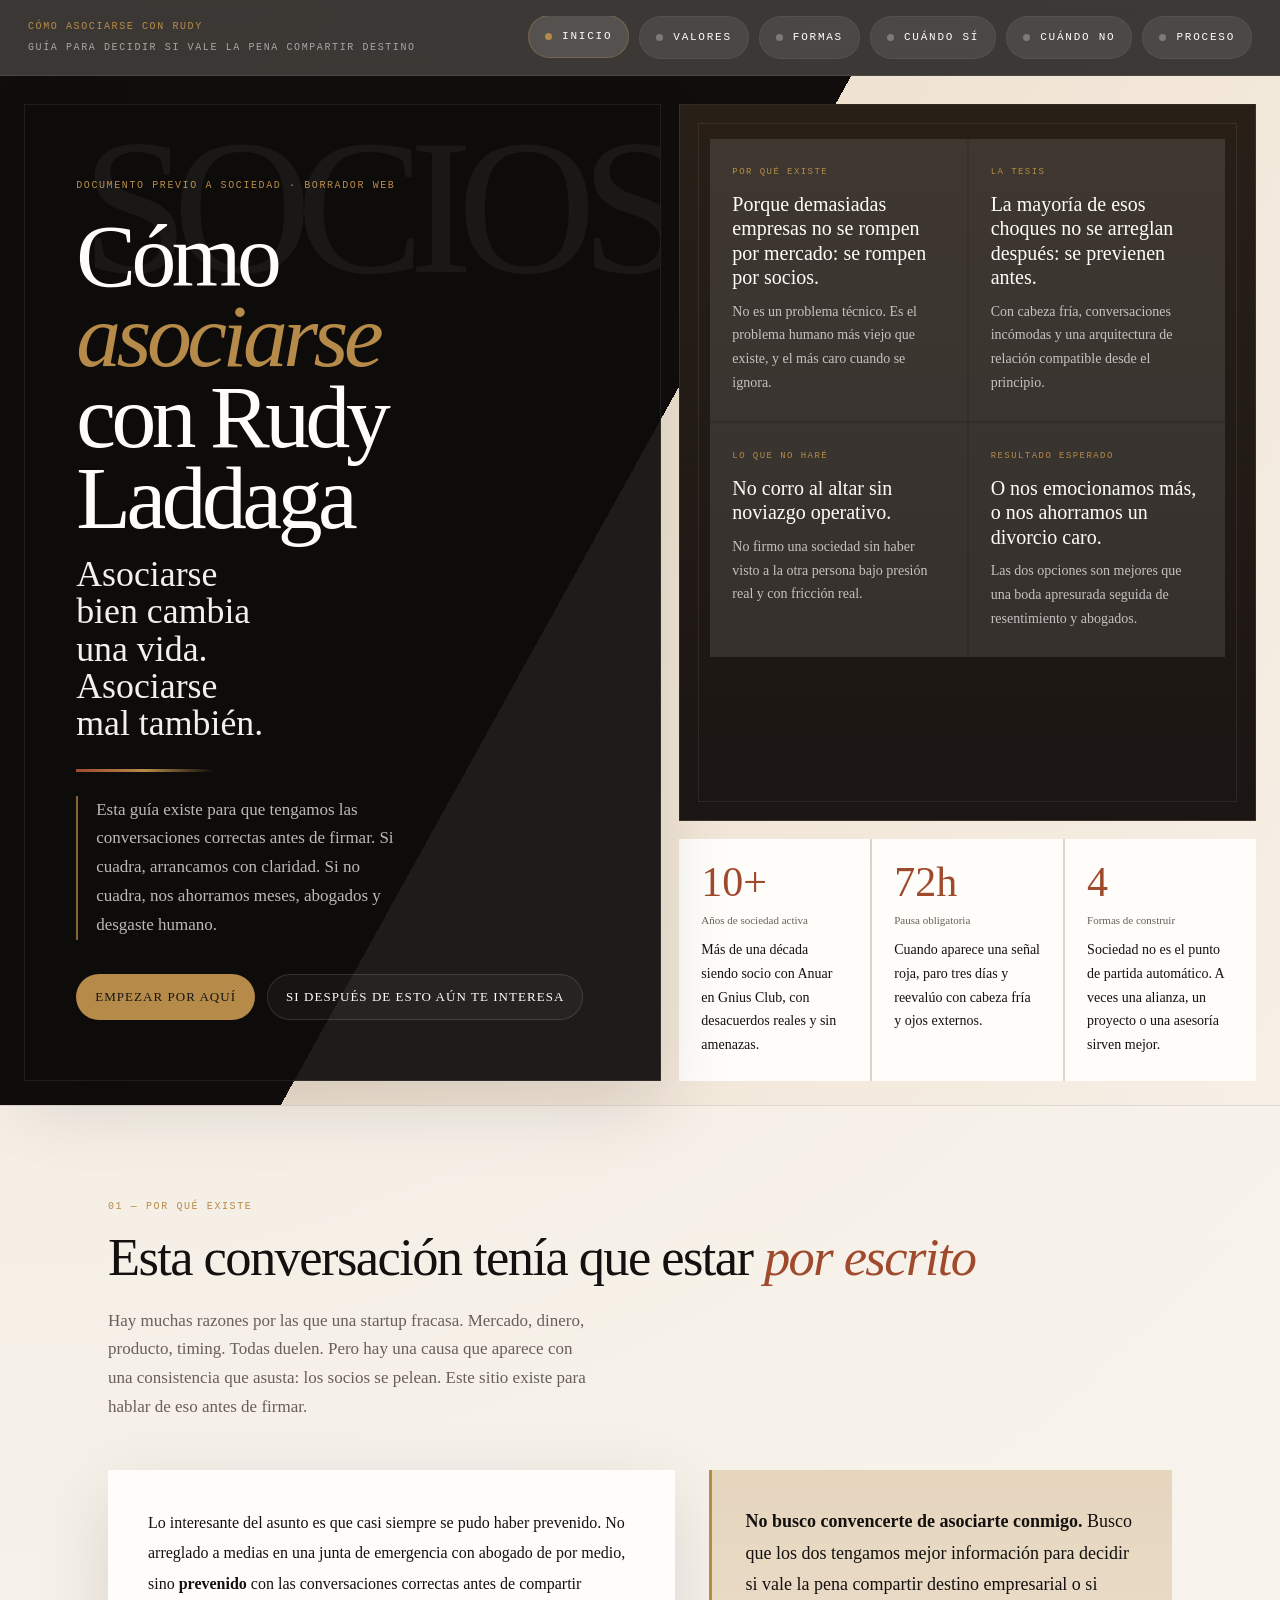
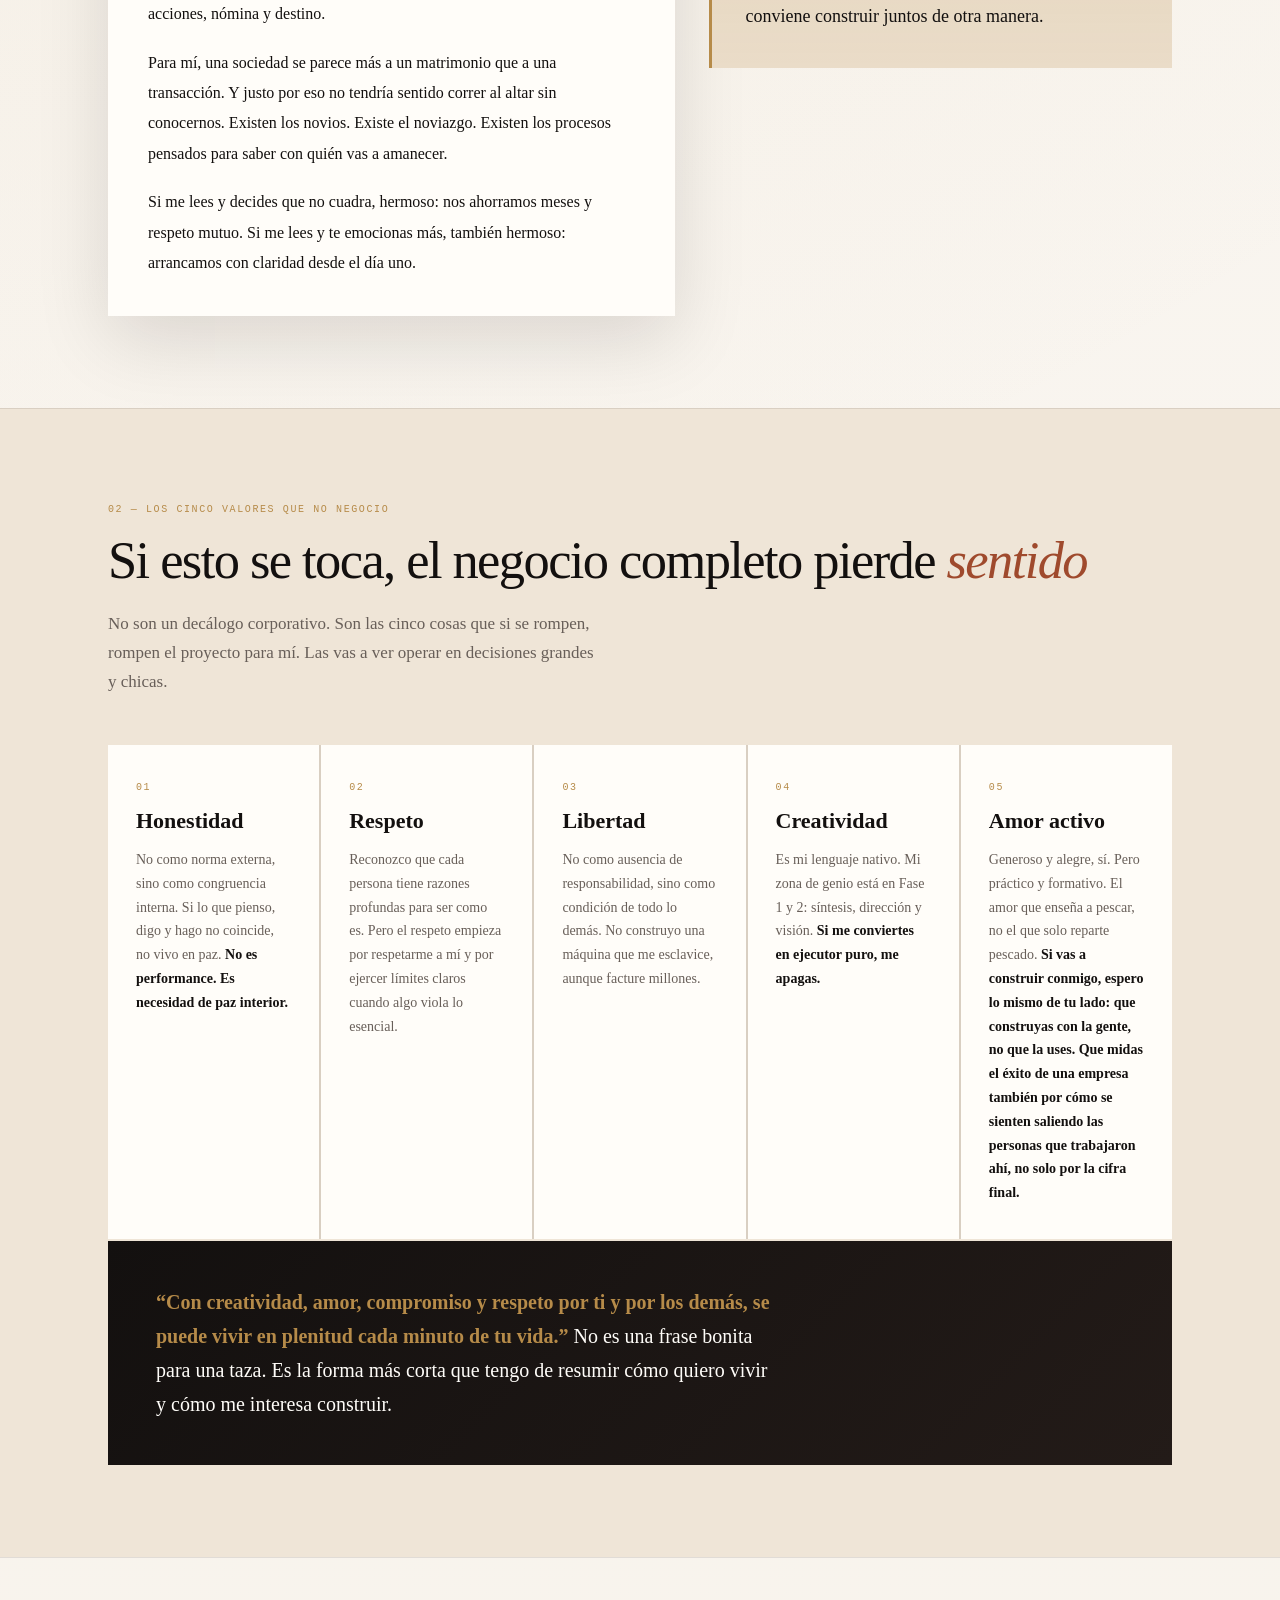
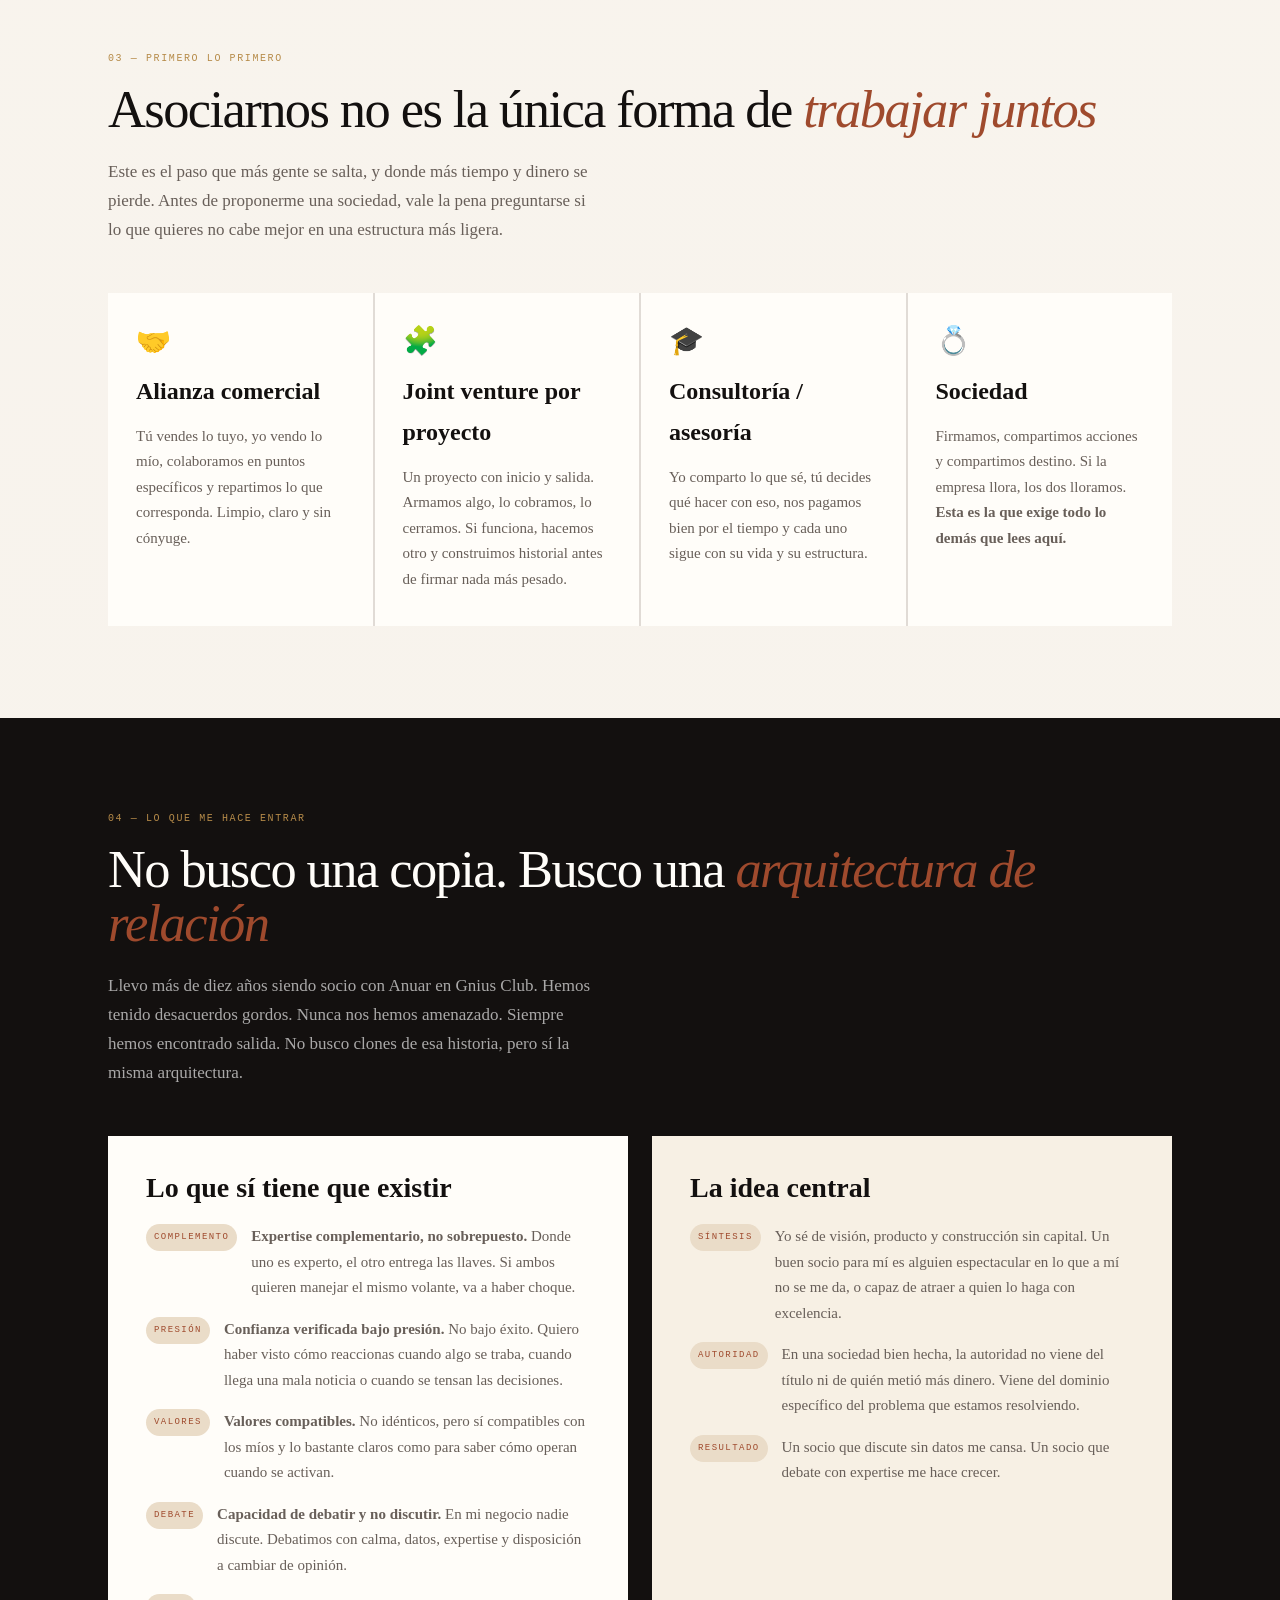
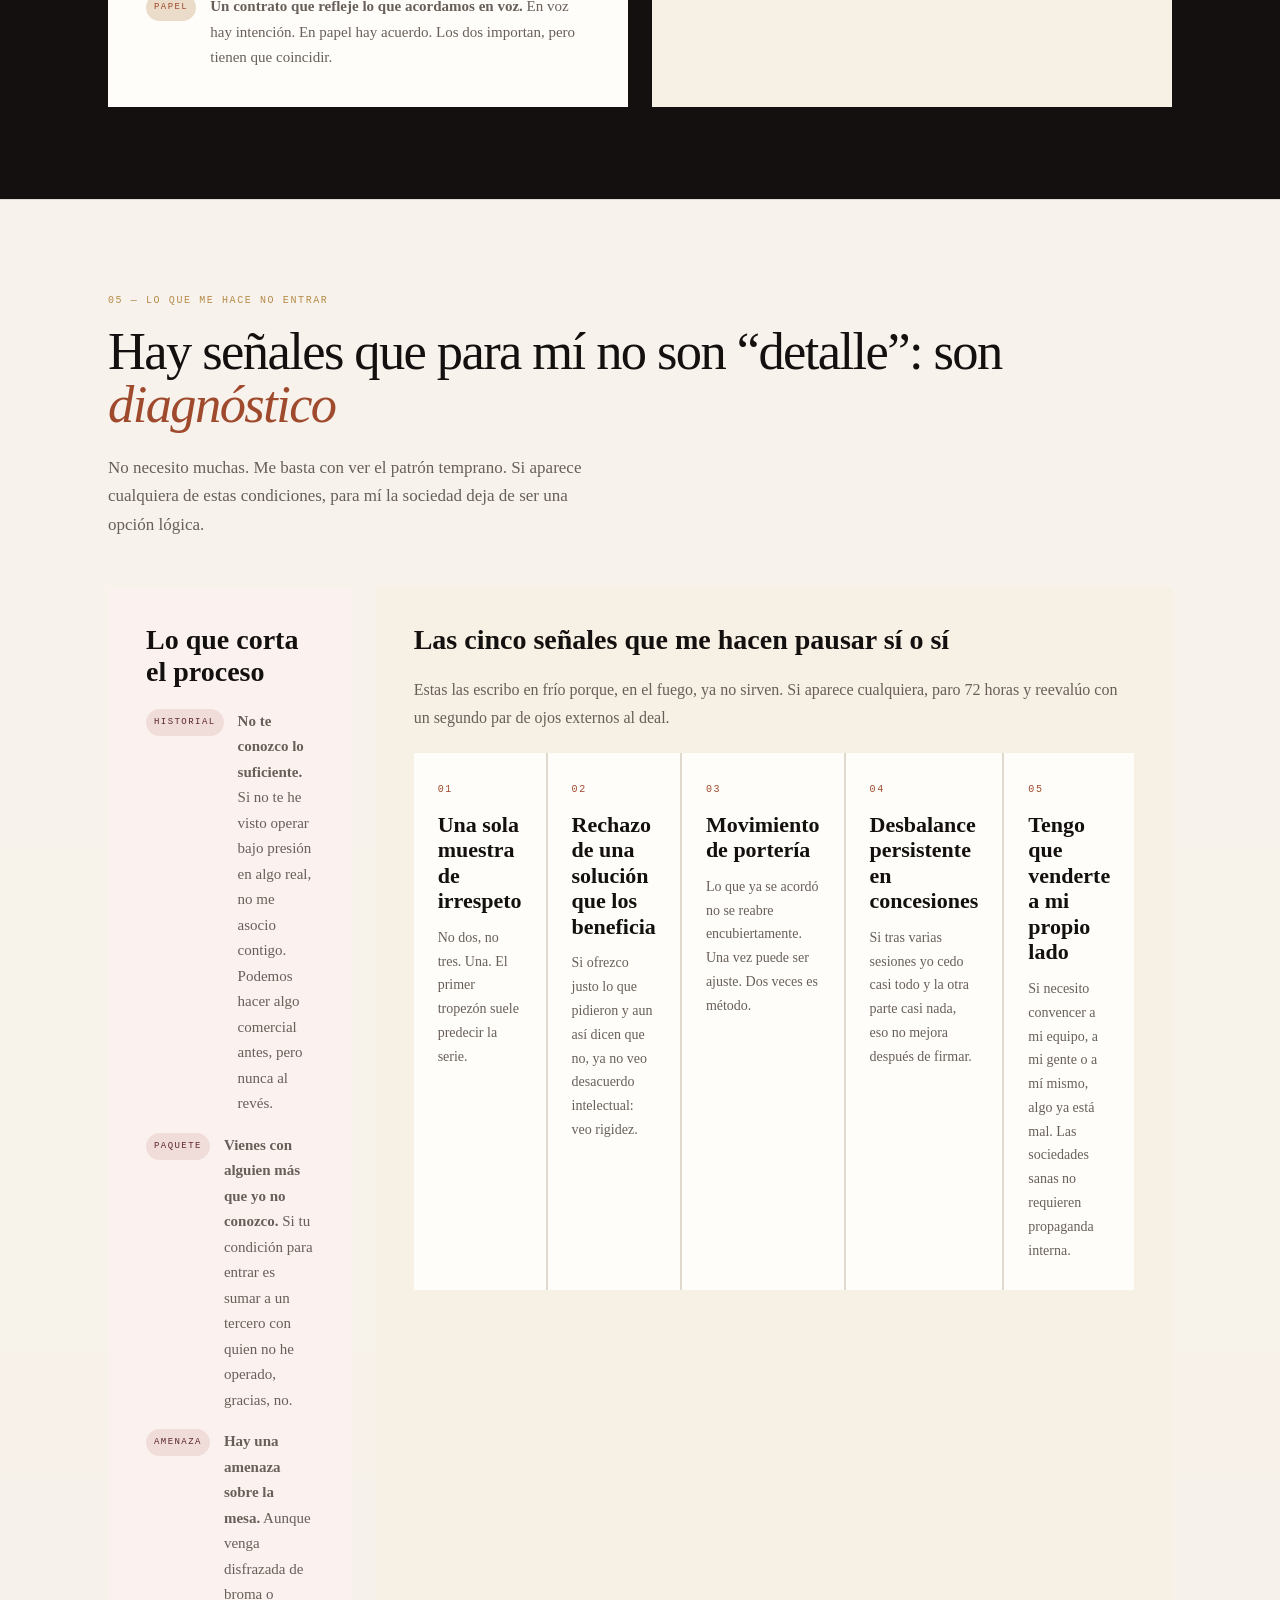
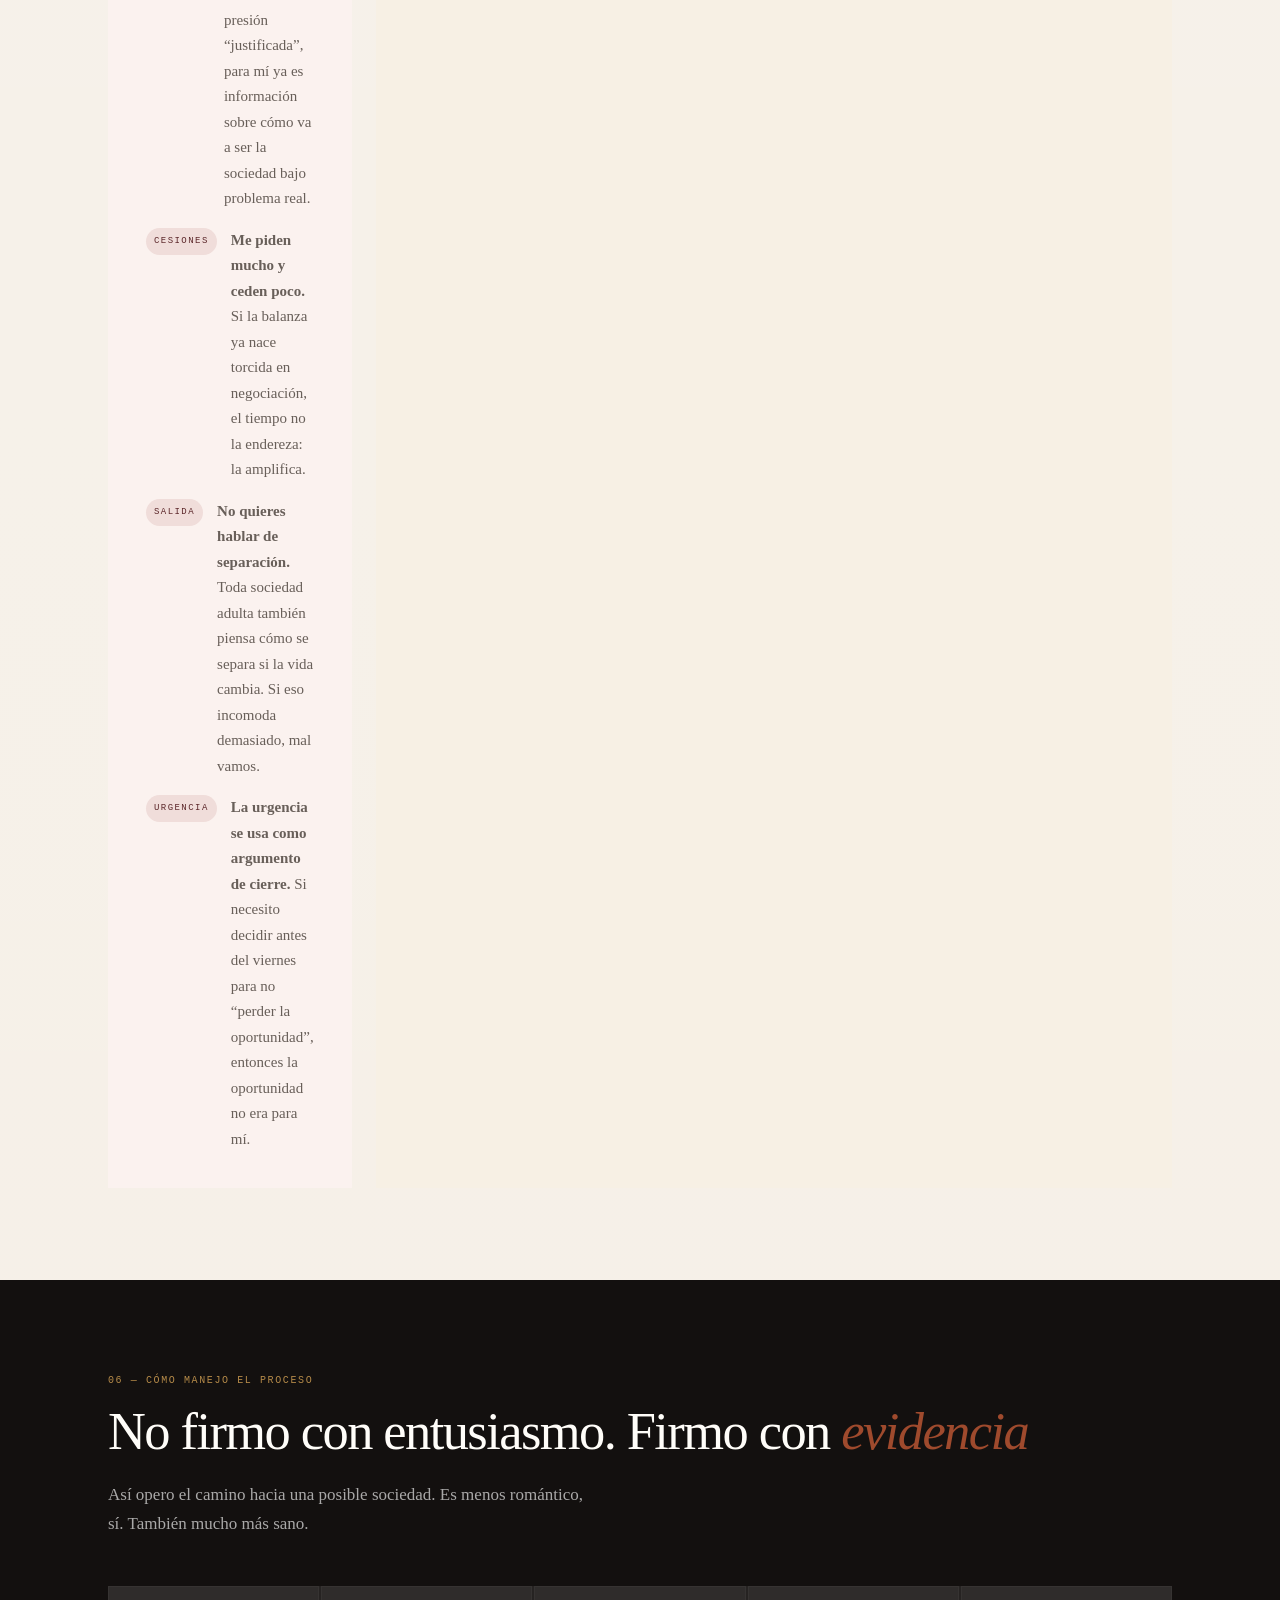
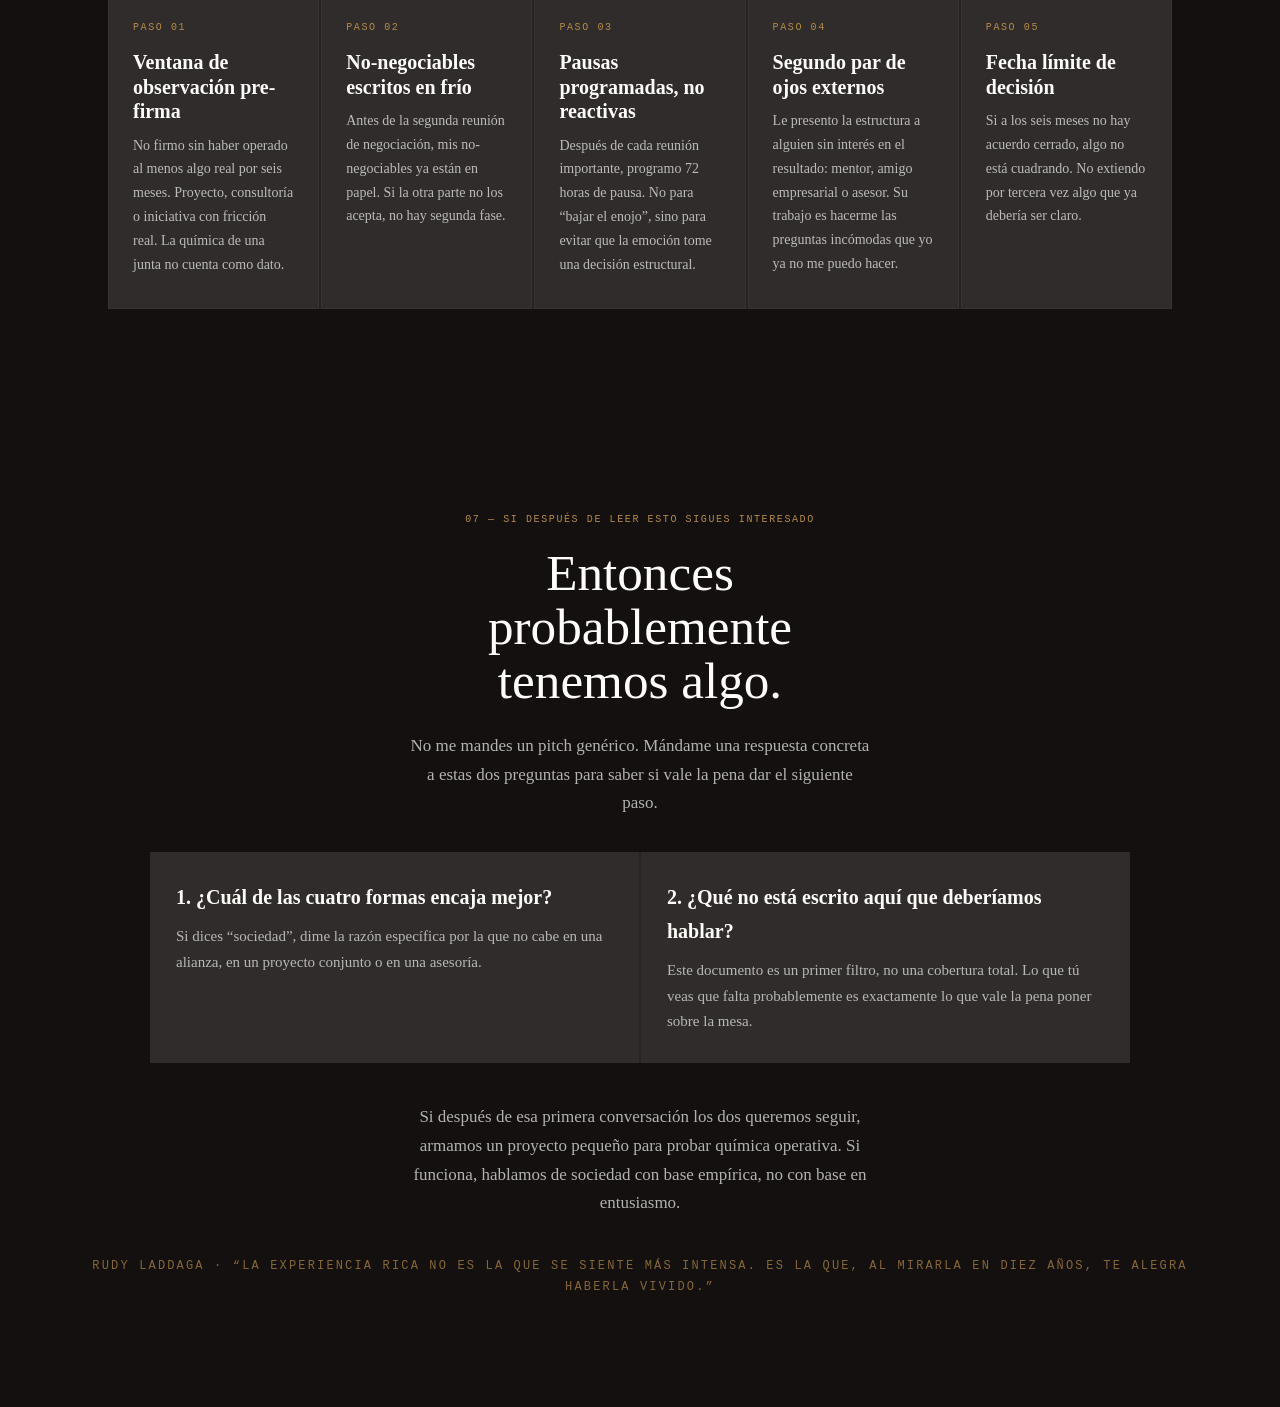
==== index.html @ b2778e38 "Add files via upload" ====
<!DOCTYPE html>
<html lang="es">
<head>
<meta charset="UTF-8">
<meta name="viewport" content="width=device-width, initial-scale=1.0">
<title>Cómo asociarse con Rudy Laddaga</title>
<style>
:root{
  --ink:#13100f;
  --paper:#f5efe6;
  --warm:#eadcc8;
  --line:rgba(19,16,15,0.1);
  --gold:#b68b49;
  --rust:#9f4a2d;
  --forest:#305648;
  --wine:#5b2629;
  --muted:#685f59;
  --white:#fffdf9;
  --shadow:0 24px 70px rgba(16,12,10,0.12);
}
*{box-sizing:border-box;margin:0;padding:0}
html{scroll-behavior:smooth}
body{
  font-family:Georgia,"Times New Roman",serif;
  background:
    radial-gradient(circle at top left, rgba(182,139,73,0.12), transparent 24%),
    linear-gradient(180deg, rgba(255,255,255,0.45), rgba(255,255,255,0)),
    var(--paper);
  color:var(--ink);
  line-height:1.7;
  overflow-x:hidden;
}
a{color:inherit}
#prog{
  position:fixed;top:0;left:0;height:3px;width:0;z-index:300;
  background:linear-gradient(90deg,var(--rust),var(--gold));
}
.topbar{
  position:sticky;top:0;z-index:220;
  background:rgba(19,16,15,0.82);
  backdrop-filter:blur(18px);
  border-bottom:1px solid rgba(255,255,255,0.08);
}
.topbar-inner{
  max-width:1440px;margin:0 auto;padding:16px 28px;
  display:flex;align-items:center;justify-content:space-between;gap:22px;
}
.brand{display:flex;flex-direction:column;gap:4px;flex-shrink:0}
.brand-kicker,.brand-sub,.nav-label,.eyebrow,.mini,.section-kicker,.tag,.step-n,.value-n,.signal-n{
  font-family:"Courier New",monospace;
  text-transform:uppercase;
  letter-spacing:.16em;
}
.brand-kicker{font-size:10px;color:var(--gold)}
.brand-sub{font-size:10px;color:rgba(255,255,255,0.55)}
.nav{
  display:flex;gap:10px;overflow-x:auto;scrollbar-width:none;
}
.nav::-webkit-scrollbar{display:none}
.nav a{
  text-decoration:none;
  display:flex;align-items:center;gap:10px;
  padding:11px 16px;border-radius:999px;
  background:rgba(255,255,255,0.08);
  border:1px solid rgba(255,255,255,0.05);
  transition:.25s ease;
}
.nav a:hover,.nav a.on{
  transform:translateY(-1px);
  background:rgba(255,255,255,0.13);
  border-color:rgba(182,139,73,0.35);
}
.nav-dot{
  width:7px;height:7px;border-radius:50%;
  background:rgba(255,255,255,0.28);flex-shrink:0;
}
.nav a.on .nav-dot{background:var(--gold)}
.nav-label{font-size:11px;color:var(--white);white-space:nowrap}
.hero{
  position:relative;
  padding:28px 24px 24px;
}
.hero::before{
  content:"";
  position:absolute;inset:0;
  background:
    linear-gradient(119deg, #100d0c 0%, #100d0c 46%, #efe2d1 46%, #f7f0e7 100%);
}
.hero-shell{
  position:relative;z-index:2;
  max-width:1440px;margin:0 auto;
  display:grid;grid-template-columns:minmax(0,1.05fr) minmax(390px,.95fr);
  gap:18px;min-height:calc(100vh - 120px);
}
.hero-copy{
  background:rgba(15,12,11,0.93);
  color:var(--white);
  padding:72px clamp(26px,4vw,62px) 60px;
  border:1px solid rgba(255,255,255,0.08);
  box-shadow:var(--shadow);
  position:relative;overflow:hidden;
}
.hero-copy::before{
  content:"SOCIOS";
  position:absolute;right:-12px;top:22px;
  font-size:clamp(82px,15vw,210px);
  line-height:.84;letter-spacing:-.08em;
  color:rgba(255,255,255,0.05);
}
.eyebrow{font-size:10px;color:var(--gold);margin-bottom:22px}
.hero-title{
  font-size:clamp(58px,7vw,120px);
  line-height:.9;
  letter-spacing:-.05em;
  font-weight:400;
  max-width:8ch;
  margin-bottom:18px;
}
.hero-title em{font-style:italic;color:var(--gold)}
.hero-quote{
  font-size:clamp(24px,2.8vw,38px);
  line-height:1.04;
  max-width:11ch;
  color:rgba(255,253,249,0.95);
  margin-bottom:26px;
}
.hero-rule{
  width:138px;height:3px;margin:0 0 24px;
  background:linear-gradient(90deg,var(--rust),var(--gold),transparent);
}
.hero-desc{
  max-width:38ch;
  color:rgba(255,253,249,0.72);
  font-size:17px;
  border-left:2px solid rgba(182,139,73,0.7);
  padding-left:18px;
}
.hero-actions{
  margin-top:34px;display:flex;gap:12px;flex-wrap:wrap;
}
.btn{
  text-decoration:none;
  display:inline-flex;align-items:center;justify-content:center;
  min-height:46px;padding:0 18px;border-radius:999px;
  border:1px solid rgba(255,255,255,0.12);
  font-size:13px;
  letter-spacing:.08em;
  text-transform:uppercase;
  transition:.25s ease;
}
.btn-primary{background:var(--gold);color:#181412;border-color:transparent}
.btn-secondary{background:rgba(255,255,255,0.04);color:var(--white)}
.btn:hover{transform:translateY(-1px)}
.hero-panel{
  display:grid;
  grid-template-rows:minmax(0,1fr) auto;
  gap:18px;
}
.hero-lede{
  background:linear-gradient(180deg, rgba(182,139,73,0.1), rgba(182,139,73,0.02)), #181312;
  color:var(--white);
  border:1px solid rgba(255,255,255,0.08);
  padding:34px 30px;
  position:relative;
  overflow:hidden;
}
.hero-lede::before{
  content:"";
  position:absolute;inset:18px;
  border:1px solid rgba(255,255,255,0.08);
  pointer-events:none;
}
.hero-lede-grid{
  position:relative;z-index:2;
  display:grid;grid-template-columns:1fr 1fr;gap:2px;
  background:rgba(255,255,255,0.08);
}
.hero-lede-card{
  background:rgba(255,255,255,0.03);
  padding:26px 22px;min-height:180px;
}
.mini{font-size:9px;color:var(--gold);margin-bottom:12px}
.hero-lede-title{
  font-size:20px;line-height:1.22;margin-bottom:10px;
}
.hero-lede-text{
  font-size:14px;color:rgba(255,255,255,0.7);
}
.hero-statline{
  display:grid;grid-template-columns:repeat(3,1fr);gap:2px;background:var(--line);
}
.stat{
  background:var(--white);padding:24px 22px;min-height:132px;
}
.stat-num{
  font-size:42px;line-height:.95;color:var(--rust);margin-bottom:8px;
}
.stat-label{font-size:11px;color:var(--muted);margin-bottom:8px}
.stat-copy{font-size:14px;color:var(--ink)}
section{
  padding:92px 108px;
  border-top:1px solid var(--line);
}
.section-dark{background:var(--ink);color:var(--white);border-top:none}
.section-warm{background:#efe5d7}
.section-kicker{
  display:block;font-size:10px;color:var(--gold);margin-bottom:16px;
}
.section-title{
  font-size:clamp(34px,4.1vw,60px);
  line-height:1.02;letter-spacing:-.03em;font-weight:400;
  margin-bottom:22px;
}
.section-title em{font-style:italic;color:var(--rust)}
.section-intro{
  max-width:58ch;font-size:17px;color:var(--muted);margin-bottom:48px;
}
.section-dark .section-intro{color:rgba(255,255,255,0.64)}
.story-grid{
  display:grid;grid-template-columns:1.1fr .9fr;gap:34px;align-items:start;
}
.story-panel{
  background:var(--white);padding:38px 40px;box-shadow:var(--shadow);
}
.section-dark .story-panel{
  background:rgba(255,255,255,0.04);
  box-shadow:none;border:1px solid rgba(255,255,255,0.08);
}
.story-panel p + p{margin-top:18px}
.story-panel p{font-size:16px;line-height:1.9}
.callout{
  background:linear-gradient(180deg, rgba(182,139,73,0.08), transparent), var(--warm);
  padding:36px 34px;border-left:3px solid var(--gold);
}
.callout p{font-size:18px;line-height:1.75}
.values{
  display:grid;grid-template-columns:repeat(5,1fr);gap:2px;background:var(--line);
}
.value{
  background:var(--white);padding:34px 28px;min-height:340px;
}
.value-n{font-size:10px;color:var(--gold);margin-bottom:12px}
.value h3{font-size:22px;line-height:1.2;margin-bottom:14px}
.value p{font-size:14px;color:var(--muted)}
.value strong{color:var(--ink)}
.principle{
  margin-top:2px;
  background:linear-gradient(135deg,var(--ink),#231b18);
  color:var(--white);
  padding:44px 48px;
}
.principle p{max-width:62ch;font-size:20px;line-height:1.7}
.principle p strong{color:var(--gold)}
.modes{
  display:grid;grid-template-columns:repeat(4,1fr);gap:2px;background:var(--line);
}
.mode{padding:34px 28px;min-height:220px;background:var(--white)}
.mode-ico{
  font-size:28px;
  line-height:1;
  margin-bottom:16px;
  display:block;
}
.mode h3{font-size:24px;margin-bottom:12px}
.mode p{font-size:15px;color:var(--muted)}
.checklist{
  display:grid;grid-template-columns:1fr 1fr;gap:24px;
}
.list-panel{
  background:var(--white);padding:36px 38px;color:var(--ink);
}
.list-panel.negative{background:#fbf2ef}
.list-panel.pause{background:#f7f0e4}
.list-panel h3{
  font-size:28px;line-height:1.15;margin-bottom:20px;
}
.list-panel p{color:var(--muted)}
.list{display:flex;flex-direction:column;gap:16px}
.list-item{
  display:grid;grid-template-columns:auto 1fr;gap:14px;align-items:start;
}
.tag{
  font-size:9px;padding:6px 8px;border-radius:999px;
  background:var(--warm);color:var(--rust);
}
.negative .tag{background:#f0ddda;color:var(--wine)}
.list-item p{font-size:15px;color:var(--muted)}
.signals{
  display:grid;grid-template-columns:repeat(5,1fr);gap:2px;background:var(--line);
}
.signal{background:var(--white);padding:28px 24px;min-height:260px}
.signal-n{font-size:10px;color:var(--rust);margin-bottom:14px}
.signal h3{font-size:22px;line-height:1.16;margin-bottom:12px}
.signal p{font-size:14px;color:var(--muted)}
.process{
  display:grid;grid-template-columns:repeat(5,1fr);gap:2px;background:rgba(255,255,255,0.08);
}
.step{
  background:rgba(255,255,255,0.04);
  border:1px solid rgba(255,255,255,0.03);
  padding:32px 24px;min-height:240px;
}
.step-n{font-size:10px;color:var(--gold);margin-bottom:14px}
.step h3{font-size:20px;line-height:1.22;margin-bottom:10px}
.step p{font-size:14px;color:rgba(255,255,255,0.68)}
.cta{
  text-align:center;background:var(--ink);color:var(--white);border-top:none;
  padding:110px 72px;
}
.cta .section-kicker{margin-bottom:18px}
.cta-title{
  font-size:clamp(32px,4vw,54px);line-height:1.05;max-width:12ch;
  margin:0 auto 24px;
}
.cta-copy{
  max-width:54ch;margin:0 auto 34px;color:rgba(255,255,255,0.68);font-size:17px;
}
.cta-grid{
  max-width:980px;margin:0 auto 40px;
  display:grid;grid-template-columns:1fr 1fr;gap:2px;background:rgba(255,255,255,0.08);
}
.cta-card{background:rgba(255,255,255,0.04);padding:28px 26px;text-align:left}
.cta-card h3{font-size:20px;margin-bottom:10px}
.cta-card p{font-size:15px;color:rgba(255,255,255,0.66)}
.signature{
  margin-top:38px;color:rgba(182,139,73,0.7);font-size:12px;
  letter-spacing:.18em;text-transform:uppercase;font-family:"Courier New",monospace;
}
.reveal{opacity:0;transform:translateY(18px);transition:opacity .55s ease,transform .55s ease}
.reveal.in{opacity:1;transform:translateY(0)}
.d1{transition-delay:.06s}.d2{transition-delay:.12s}.d3{transition-delay:.18s}.d4{transition-delay:.24s}
a:focus-visible,button:focus-visible{
  outline:2px solid var(--gold);outline-offset:3px;
}
@media (max-width:1260px){
  .hero-shell,.story-grid,.checklist{grid-template-columns:1fr}
  .hero-panel{grid-template-rows:auto}
  .values,.signals,.process{grid-template-columns:1fr 1fr}
  .modes{grid-template-columns:1fr 1fr}
}
@media (max-width:860px){
  .topbar-inner{padding:14px 18px;flex-direction:column;align-items:flex-start}
  .hero{padding:14px 14px 18px}
  .hero-copy{padding:38px 22px 30px}
  .hero-title{max-width:none}
  .hero-quote,.hero-desc{max-width:none}
  .hero-lede-grid,.hero-statline,.values,.modes,.signals,.process,.cta-grid{grid-template-columns:1fr}
  section,.cta{padding:68px 22px}
}
@media (prefers-reduced-motion:reduce){
  html{scroll-behavior:auto}
  *,*::before,*::after{animation:none !important;transition:none !important}
  .reveal{opacity:1;transform:none}
}
</style>
</head>
<body>
<div id="prog"></div>
<div class="topbar">
  <div class="topbar-inner">
    <div class="brand">
      <span class="brand-kicker">Cómo asociarse con Rudy</span>
      <span class="brand-sub">Guía para decidir si vale la pena compartir destino</span>
    </div>
    <nav class="nav" id="nav">
      <a href="#hero" data-s="hero" class="on"><span class="nav-dot"></span><span class="nav-label">Inicio</span></a>
      <a href="#valores" data-s="valores"><span class="nav-dot"></span><span class="nav-label">Valores</span></a>
      <a href="#formas" data-s="formas"><span class="nav-dot"></span><span class="nav-label">Formas</span></a>
      <a href="#entrar" data-s="entrar"><span class="nav-dot"></span><span class="nav-label">Cuándo sí</span></a>
      <a href="#no-entrar" data-s="no-entrar"><span class="nav-dot"></span><span class="nav-label">Cuándo no</span></a>
      <a href="#proceso" data-s="proceso"><span class="nav-dot"></span><span class="nav-label">Proceso</span></a>
    </nav>
  </div>
</div>

<header class="hero" id="hero">
  <div class="hero-shell">
    <div class="hero-copy">
      <div class="eyebrow">Documento previo a sociedad · borrador web</div>
      <h1 class="hero-title">Cómo <em>asociarse</em> con Rudy Laddaga</h1>
      <div class="hero-quote">Asociarse bien cambia una vida. Asociarse mal también.</div>
      <div class="hero-rule"></div>
      <p class="hero-desc">Esta guía existe para que tengamos las conversaciones correctas antes de firmar. Si cuadra, arrancamos con claridad. Si no cuadra, nos ahorramos meses, abogados y desgaste humano.</p>
      <div class="hero-actions">
        <a class="btn btn-primary" href="#formas">Empezar por aquí</a>
        <a class="btn btn-secondary" href="#cta">Si después de esto aún te interesa</a>
      </div>
    </div>
    <div class="hero-panel">
      <div class="hero-lede">
        <div class="hero-lede-grid">
          <div class="hero-lede-card">
            <div class="mini">Por qué existe</div>
            <div class="hero-lede-title">Porque demasiadas empresas no se rompen por mercado: se rompen por socios.</div>
            <div class="hero-lede-text">No es un problema técnico. Es el problema humano más viejo que existe, y el más caro cuando se ignora.</div>
          </div>
          <div class="hero-lede-card">
            <div class="mini">La tesis</div>
            <div class="hero-lede-title">La mayoría de esos choques no se arreglan después: se previenen antes.</div>
            <div class="hero-lede-text">Con cabeza fría, conversaciones incómodas y una arquitectura de relación compatible desde el principio.</div>
          </div>
          <div class="hero-lede-card">
            <div class="mini">Lo que no haré</div>
            <div class="hero-lede-title">No corro al altar sin noviazgo operativo.</div>
            <div class="hero-lede-text">No firmo una sociedad sin haber visto a la otra persona bajo presión real y con fricción real.</div>
          </div>
          <div class="hero-lede-card">
            <div class="mini">Resultado esperado</div>
            <div class="hero-lede-title">O nos emocionamos más, o nos ahorramos un divorcio caro.</div>
            <div class="hero-lede-text">Las dos opciones son mejores que una boda apresurada seguida de resentimiento y abogados.</div>
          </div>
        </div>
      </div>
      <div class="hero-statline">
        <div class="stat">
          <div class="stat-num">10+</div>
          <div class="stat-label">Años de sociedad activa</div>
          <div class="stat-copy">Más de una década siendo socio con Anuar en Gnius Club, con desacuerdos reales y sin amenazas.</div>
        </div>
        <div class="stat">
          <div class="stat-num">72h</div>
          <div class="stat-label">Pausa obligatoria</div>
          <div class="stat-copy">Cuando aparece una señal roja, paro tres días y reevalúo con cabeza fría y ojos externos.</div>
        </div>
        <div class="stat">
          <div class="stat-num">4</div>
          <div class="stat-label">Formas de construir</div>
          <div class="stat-copy">Sociedad no es el punto de partida automático. A veces una alianza, un proyecto o una asesoría sirven mejor.</div>
        </div>
      </div>
    </div>
  </div>
</header>

<section id="porque">
  <span class="section-kicker">01 — Por qué existe</span>
  <h2 class="section-title">Esta conversación tenía que estar <em>por escrito</em></h2>
  <p class="section-intro">Hay muchas razones por las que una startup fracasa. Mercado, dinero, producto, timing. Todas duelen. Pero hay una causa que aparece con una consistencia que asusta: los socios se pelean. Este sitio existe para hablar de eso antes de firmar.</p>
  <div class="story-grid">
    <div class="story-panel reveal">
      <p>Lo interesante del asunto es que casi siempre se pudo haber prevenido. No arreglado a medias en una junta de emergencia con abogado de por medio, sino <strong>prevenido</strong> con las conversaciones correctas antes de compartir acciones, nómina y destino.</p>
      <p>Para mí, una sociedad se parece más a un matrimonio que a una transacción. Y justo por eso no tendría sentido correr al altar sin conocernos. Existen los novios. Existe el noviazgo. Existen los procesos pensados para saber con quién vas a amanecer.</p>
      <p>Si me lees y decides que no cuadra, hermoso: nos ahorramos meses y respeto mutuo. Si me lees y te emocionas más, también hermoso: arrancamos con claridad desde el día uno.</p>
    </div>
    <div class="callout reveal d1">
      <p><strong>No busco convencerte de asociarte conmigo.</strong> Busco que los dos tengamos mejor información para decidir si vale la pena compartir destino empresarial o si conviene construir juntos de otra manera.</p>
    </div>
  </div>
</section>

<section id="valores" class="section-warm">
  <span class="section-kicker">02 — Los cinco valores que no negocio</span>
  <h2 class="section-title">Si esto se toca, el negocio completo pierde <em>sentido</em></h2>
  <p class="section-intro">No son un decálogo corporativo. Son las cinco cosas que si se rompen, rompen el proyecto para mí. Las vas a ver operar en decisiones grandes y chicas.</p>
  <div class="values">
    <article class="value reveal">
      <div class="value-n">01</div>
      <h3>Honestidad</h3>
      <p>No como norma externa, sino como congruencia interna. Si lo que pienso, digo y hago no coincide, no vivo en paz. <strong>No es performance. Es necesidad de paz interior.</strong></p>
    </article>
    <article class="value reveal d1">
      <div class="value-n">02</div>
      <h3>Respeto</h3>
      <p>Reconozco que cada persona tiene razones profundas para ser como es. Pero el respeto empieza por respetarme a mí y por ejercer límites claros cuando algo viola lo esencial.</p>
    </article>
    <article class="value reveal d2">
      <div class="value-n">03</div>
      <h3>Libertad</h3>
      <p>No como ausencia de responsabilidad, sino como condición de todo lo demás. No construyo una máquina que me esclavice, aunque facture millones.</p>
    </article>
    <article class="value reveal d3">
      <div class="value-n">04</div>
      <h3>Creatividad</h3>
      <p>Es mi lenguaje nativo. Mi zona de genio está en Fase 1 y 2: síntesis, dirección y visión. <strong>Si me conviertes en ejecutor puro, me apagas.</strong></p>
    </article>
    <article class="value reveal d4">
      <div class="value-n">05</div>
      <h3>Amor activo</h3>
      <p>Generoso y alegre, sí. Pero práctico y formativo. El amor que enseña a pescar, no el que solo reparte pescado. <strong>Si vas a construir conmigo, espero lo mismo de tu lado: que construyas con la gente, no que la uses. Que midas el éxito de una empresa también por cómo se sienten saliendo las personas que trabajaron ahí, no solo por la cifra final.</strong></p>
    </article>
  </div>
  <div class="principle reveal">
    <p><strong>“Con creatividad, amor, compromiso y respeto por ti y por los demás, se puede vivir en plenitud cada minuto de tu vida.”</strong> No es una frase bonita para una taza. Es la forma más corta que tengo de resumir cómo quiero vivir y cómo me interesa construir.</p>
  </div>
</section>

<section id="formas">
  <span class="section-kicker">03 — Primero lo primero</span>
  <h2 class="section-title">Asociarnos no es la única forma de <em>trabajar juntos</em></h2>
  <p class="section-intro">Este es el paso que más gente se salta, y donde más tiempo y dinero se pierde. Antes de proponerme una sociedad, vale la pena preguntarse si lo que quieres no cabe mejor en una estructura más ligera.</p>
  <div class="modes">
    <article class="mode reveal">
      <span class="mode-ico">🤝</span>
      <h3>Alianza comercial</h3>
      <p>Tú vendes lo tuyo, yo vendo lo mío, colaboramos en puntos específicos y repartimos lo que corresponda. Limpio, claro y sin cónyuge.</p>
    </article>
    <article class="mode reveal d1">
      <span class="mode-ico">🧩</span>
      <h3>Joint venture por proyecto</h3>
      <p>Un proyecto con inicio y salida. Armamos algo, lo cobramos, lo cerramos. Si funciona, hacemos otro y construimos historial antes de firmar nada más pesado.</p>
    </article>
    <article class="mode reveal d2">
      <span class="mode-ico">🎓</span>
      <h3>Consultoría / asesoría</h3>
      <p>Yo comparto lo que sé, tú decides qué hacer con eso, nos pagamos bien por el tiempo y cada uno sigue con su vida y su estructura.</p>
    </article>
    <article class="mode reveal d3">
      <span class="mode-ico">💍</span>
      <h3>Sociedad</h3>
      <p>Firmamos, compartimos acciones y compartimos destino. Si la empresa llora, los dos lloramos. <strong>Esta es la que exige todo lo demás que lees aquí.</strong></p>
    </article>
  </div>
</section>

<section id="entrar" class="section-dark">
  <span class="section-kicker">04 — Lo que me hace entrar</span>
  <h2 class="section-title">No busco una copia. Busco una <em>arquitectura de relación</em></h2>
  <p class="section-intro">Llevo más de diez años siendo socio con Anuar en Gnius Club. Hemos tenido desacuerdos gordos. Nunca nos hemos amenazado. Siempre hemos encontrado salida. No busco clones de esa historia, pero sí la misma arquitectura.</p>
  <div class="checklist">
    <div class="list-panel reveal">
      <h3>Lo que sí tiene que existir</h3>
      <div class="list">
        <div class="list-item">
          <span class="tag">Complemento</span>
          <p><strong>Expertise complementario, no sobrepuesto.</strong> Donde uno es experto, el otro entrega las llaves. Si ambos quieren manejar el mismo volante, va a haber choque.</p>
        </div>
        <div class="list-item">
          <span class="tag">Presión</span>
          <p><strong>Confianza verificada bajo presión.</strong> No bajo éxito. Quiero haber visto cómo reaccionas cuando algo se traba, cuando llega una mala noticia o cuando se tensan las decisiones.</p>
        </div>
        <div class="list-item">
          <span class="tag">Valores</span>
          <p><strong>Valores compatibles.</strong> No idénticos, pero sí compatibles con los míos y lo bastante claros como para saber cómo operan cuando se activan.</p>
        </div>
        <div class="list-item">
          <span class="tag">Debate</span>
          <p><strong>Capacidad de debatir y no discutir.</strong> En mi negocio nadie discute. Debatimos con calma, datos, expertise y disposición a cambiar de opinión.</p>
        </div>
        <div class="list-item">
          <span class="tag">Papel</span>
          <p><strong>Un contrato que refleje lo que acordamos en voz.</strong> En voz hay intención. En papel hay acuerdo. Los dos importan, pero tienen que coincidir.</p>
        </div>
      </div>
    </div>
    <div class="list-panel pause reveal d1">
      <h3>La idea central</h3>
      <div class="list">
        <div class="list-item">
          <span class="tag">Síntesis</span>
          <p>Yo sé de visión, producto y construcción sin capital. Un buen socio para mí es alguien espectacular en lo que a mí no se me da, o capaz de atraer a quien lo haga con excelencia.</p>
        </div>
        <div class="list-item">
          <span class="tag">Autoridad</span>
          <p>En una sociedad bien hecha, la autoridad no viene del título ni de quién metió más dinero. Viene del dominio específico del problema que estamos resolviendo.</p>
        </div>
        <div class="list-item">
          <span class="tag">Resultado</span>
          <p>Un socio que discute sin datos me cansa. Un socio que debate con expertise me hace crecer.</p>
        </div>
      </div>
    </div>
  </div>
</section>

<section id="no-entrar">
  <span class="section-kicker">05 — Lo que me hace no entrar</span>
  <h2 class="section-title">Hay señales que para mí no son “detalle”: son <em>diagnóstico</em></h2>
  <p class="section-intro">No necesito muchas. Me basta con ver el patrón temprano. Si aparece cualquiera de estas condiciones, para mí la sociedad deja de ser una opción lógica.</p>
  <div class="checklist">
    <div class="list-panel negative reveal">
      <h3>Lo que corta el proceso</h3>
      <div class="list">
        <div class="list-item">
          <span class="tag">Historial</span>
          <p><strong>No te conozco lo suficiente.</strong> Si no te he visto operar bajo presión en algo real, no me asocio contigo. Podemos hacer algo comercial antes, pero nunca al revés.</p>
        </div>
        <div class="list-item">
          <span class="tag">Paquete</span>
          <p><strong>Vienes con alguien más que yo no conozco.</strong> Si tu condición para entrar es sumar a un tercero con quien no he operado, gracias, no.</p>
        </div>
        <div class="list-item">
          <span class="tag">Amenaza</span>
          <p><strong>Hay una amenaza sobre la mesa.</strong> Aunque venga disfrazada de broma o presión “justificada”, para mí ya es información sobre cómo va a ser la sociedad bajo problema real.</p>
        </div>
        <div class="list-item">
          <span class="tag">Cesiones</span>
          <p><strong>Me piden mucho y ceden poco.</strong> Si la balanza ya nace torcida en negociación, el tiempo no la endereza: la amplifica.</p>
        </div>
        <div class="list-item">
          <span class="tag">Salida</span>
          <p><strong>No quieres hablar de separación.</strong> Toda sociedad adulta también piensa cómo se separa si la vida cambia. Si eso incomoda demasiado, mal vamos.</p>
        </div>
        <div class="list-item">
          <span class="tag">Urgencia</span>
          <p><strong>La urgencia se usa como argumento de cierre.</strong> Si necesito decidir antes del viernes para no “perder la oportunidad”, entonces la oportunidad no era para mí.</p>
        </div>
      </div>
    </div>
    <div class="list-panel pause reveal d1">
      <h3>Las cinco señales que me hacen pausar sí o sí</h3>
      <p style="font-size:16px;color:var(--muted);margin-bottom:22px">Estas las escribo en frío porque, en el fuego, ya no sirven. Si aparece cualquiera, paro 72 horas y reevalúo con un segundo par de ojos externos al deal.</p>
      <div class="signals">
        <article class="signal">
          <div class="signal-n">01</div>
          <h3>Una sola muestra de irrespeto</h3>
          <p>No dos, no tres. Una. El primer tropezón suele predecir la serie.</p>
        </article>
        <article class="signal">
          <div class="signal-n">02</div>
          <h3>Rechazo de una solución que los beneficia</h3>
          <p>Si ofrezco justo lo que pidieron y aun así dicen que no, ya no veo desacuerdo intelectual: veo rigidez.</p>
        </article>
        <article class="signal">
          <div class="signal-n">03</div>
          <h3>Movimiento de portería</h3>
          <p>Lo que ya se acordó no se reabre encubiertamente. Una vez puede ser ajuste. Dos veces es método.</p>
        </article>
        <article class="signal">
          <div class="signal-n">04</div>
          <h3>Desbalance persistente en concesiones</h3>
          <p>Si tras varias sesiones yo cedo casi todo y la otra parte casi nada, eso no mejora después de firmar.</p>
        </article>
        <article class="signal">
          <div class="signal-n">05</div>
          <h3>Tengo que venderte a mi propio lado</h3>
          <p>Si necesito convencer a mi equipo, a mi gente o a mí mismo, algo ya está mal. Las sociedades sanas no requieren propaganda interna.</p>
        </article>
      </div>
    </div>
  </div>
</section>

<section id="proceso" class="section-dark">
  <span class="section-kicker">06 — Cómo manejo el proceso</span>
  <h2 class="section-title">No firmo con entusiasmo. Firmo con <em>evidencia</em></h2>
  <p class="section-intro">Así opero el camino hacia una posible sociedad. Es menos romántico, sí. También mucho más sano.</p>
  <div class="process">
    <article class="step reveal">
      <div class="step-n">Paso 01</div>
      <h3>Ventana de observación pre-firma</h3>
      <p>No firmo sin haber operado al menos algo real por seis meses. Proyecto, consultoría o iniciativa con fricción real. La química de una junta no cuenta como dato.</p>
    </article>
    <article class="step reveal d1">
      <div class="step-n">Paso 02</div>
      <h3>No-negociables escritos en frío</h3>
      <p>Antes de la segunda reunión de negociación, mis no-negociables ya están en papel. Si la otra parte no los acepta, no hay segunda fase.</p>
    </article>
    <article class="step reveal d2">
      <div class="step-n">Paso 03</div>
      <h3>Pausas programadas, no reactivas</h3>
      <p>Después de cada reunión importante, programo 72 horas de pausa. No para “bajar el enojo”, sino para evitar que la emoción tome una decisión estructural.</p>
    </article>
    <article class="step reveal d3">
      <div class="step-n">Paso 04</div>
      <h3>Segundo par de ojos externos</h3>
      <p>Le presento la estructura a alguien sin interés en el resultado: mentor, amigo empresarial o asesor. Su trabajo es hacerme las preguntas incómodas que yo ya no me puedo hacer.</p>
    </article>
    <article class="step reveal d4">
      <div class="step-n">Paso 05</div>
      <h3>Fecha límite de decisión</h3>
      <p>Si a los seis meses no hay acuerdo cerrado, algo no está cuadrando. No extiendo por tercera vez algo que ya debería ser claro.</p>
    </article>
  </div>
</section>

<section class="cta" id="cta">
  <span class="section-kicker">07 — Si después de leer esto sigues interesado</span>
  <div class="cta-title">Entonces probablemente tenemos algo.</div>
  <p class="cta-copy">No me mandes un pitch genérico. Mándame una respuesta concreta a estas dos preguntas para saber si vale la pena dar el siguiente paso.</p>
  <div class="cta-grid">
    <div class="cta-card">
      <h3>1. ¿Cuál de las cuatro formas encaja mejor?</h3>
      <p>Si dices “sociedad”, dime la razón específica por la que no cabe en una alianza, en un proyecto conjunto o en una asesoría.</p>
    </div>
    <div class="cta-card">
      <h3>2. ¿Qué no está escrito aquí que deberíamos hablar?</h3>
      <p>Este documento es un primer filtro, no una cobertura total. Lo que tú veas que falta probablemente es exactamente lo que vale la pena poner sobre la mesa.</p>
    </div>
  </div>
  <p class="cta-copy">Si después de esa primera conversación los dos queremos seguir, armamos un proyecto pequeño para probar química operativa. Si funciona, hablamos de sociedad con base empírica, no con base en entusiasmo.</p>
  <div class="signature">Rudy Laddaga · “La experiencia rica no es la que se siente más intensa. Es la que, al mirarla en diez años, te alegra haberla vivido.”</div>
</section>

<script>
const bar = document.getElementById('prog');
window.addEventListener('scroll', () => {
  const max = document.body.scrollHeight - window.innerHeight;
  bar.style.width = max > 0 ? (window.scrollY / max * 100) + '%' : '0%';
});

const reveals = document.querySelectorAll('.reveal');
const ro = new IntersectionObserver((entries) => {
  entries.forEach((entry) => {
    if (entry.isIntersecting) {
      entry.target.classList.add('in');
      ro.unobserve(entry.target);
    }
  });
}, { threshold: 0.08 });
reveals.forEach((el) => ro.observe(el));

const sections = ['hero','valores','formas','entrar','no-entrar','proceso'];
const links = document.querySelectorAll('.nav a');
const so = new IntersectionObserver((entries) => {
  entries.forEach((entry) => {
    if (entry.isIntersecting) {
      links.forEach((link) => link.classList.toggle('on', link.dataset.s === entry.target.id));
    }
  });
}, { threshold: 0.35 });
sections.forEach((id) => {
  const el = document.getElementById(id);
  if (el) so.observe(el);
});
links.forEach((link) => {
  link.addEventListener('click', (event) => {
    event.preventDefault();
    document.getElementById(link.dataset.s)?.scrollIntoView({ behavior: 'smooth' });
  });
});
</script>
</body>
</html>
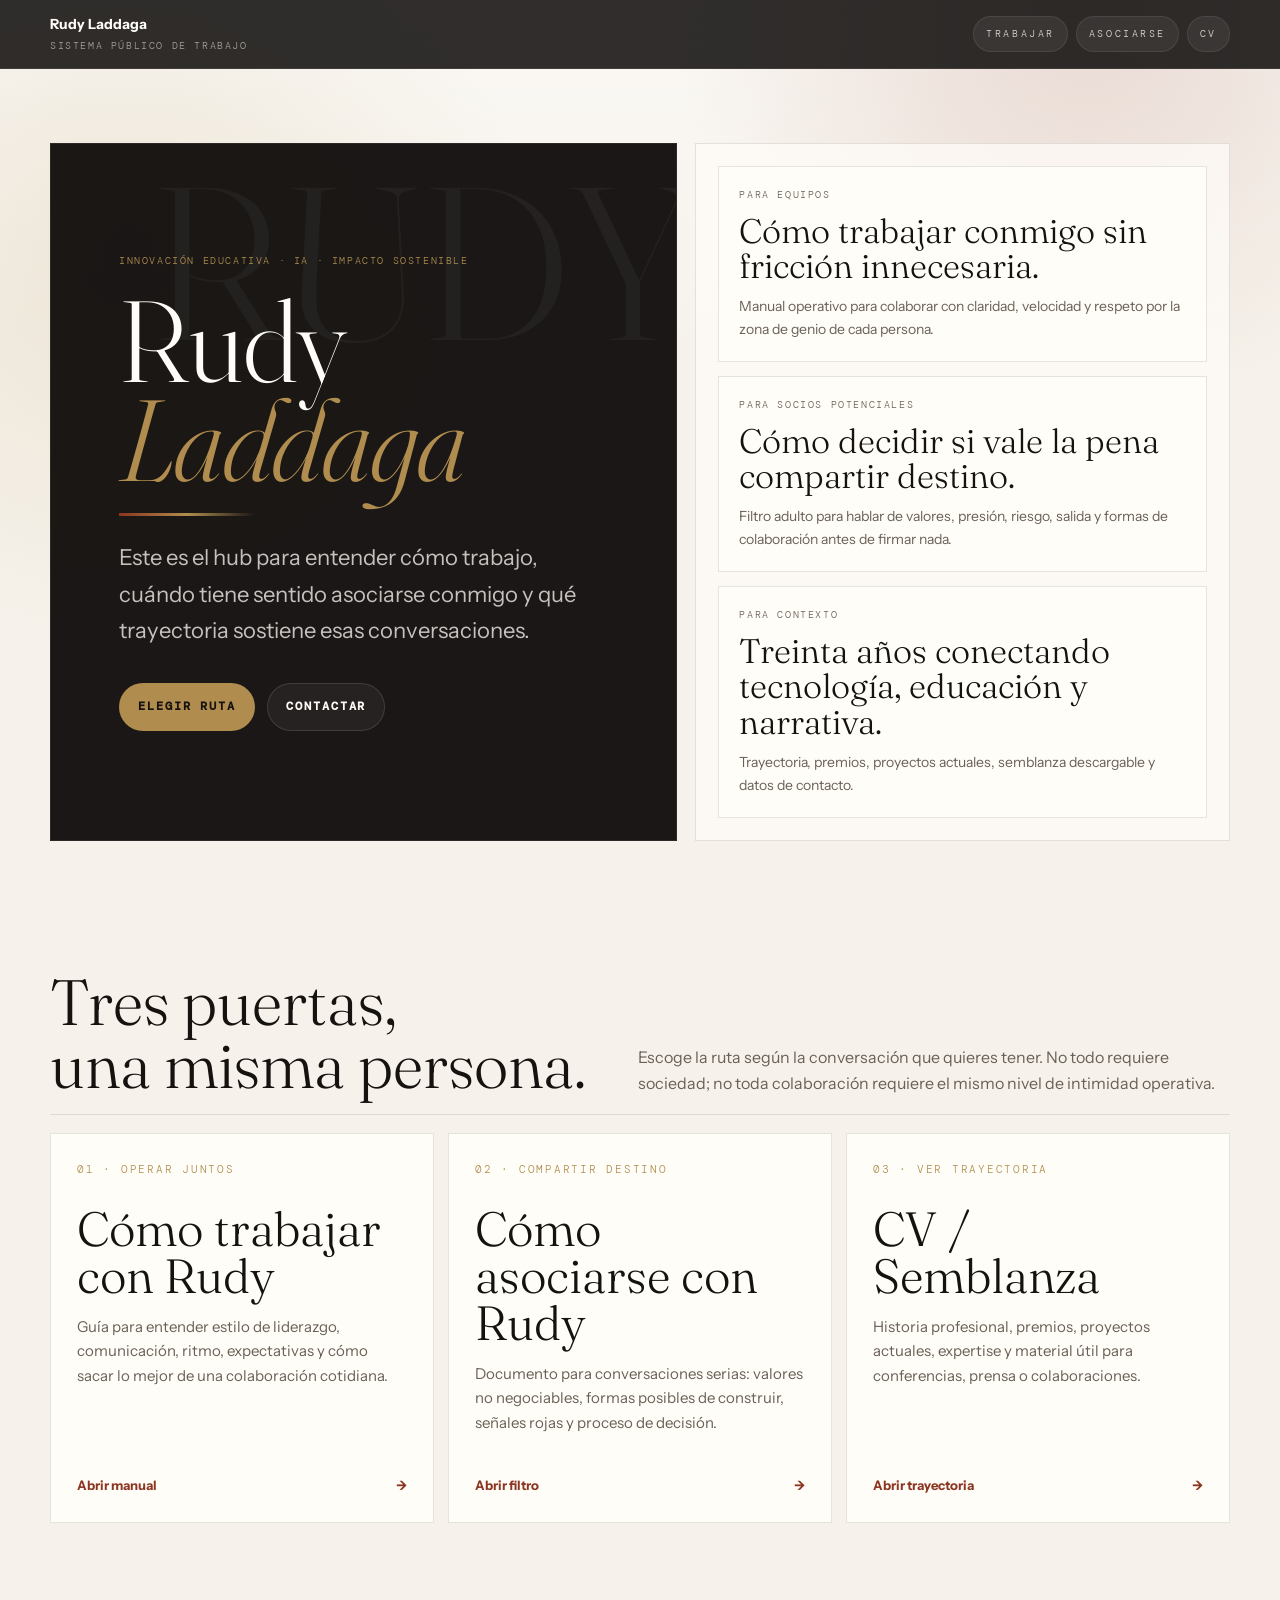
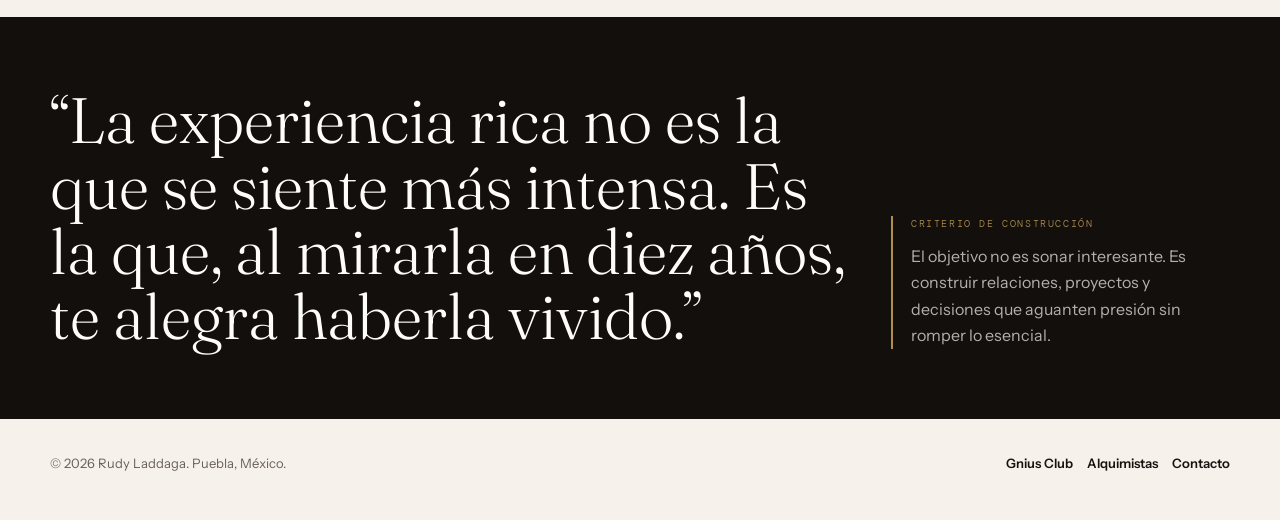
==== commit 318f085b: "Convert site into Rudy hub" ====
--- a/index.html
+++ b/index.html
@@ -3,721 +3,552 @@
 <head>
 <meta charset="UTF-8">
 <meta name="viewport" content="width=device-width, initial-scale=1.0">
-<title>Cómo asociarse con Rudy Laddaga</title>
+<title>Rudy Laddaga | Hub</title>
+<meta name="description" content="Hub público de Rudy Laddaga: cómo trabajar con él, cómo asociarse con él y su trayectoria profesional.">
+<link href="https://fonts.googleapis.com/css2?family=Fraunces:ital,opsz,wght@0,9..144,300;0,9..144,500;1,9..144,300&family=Instrument+Sans:wght@300;400;500;600;700&family=DM+Mono:wght@300;400&display=swap" rel="stylesheet">
 <style>
-:root{
-  --ink:#13100f;
-  --paper:#f5efe6;
-  --warm:#eadcc8;
-  --line:rgba(19,16,15,0.1);
-  --gold:#b68b49;
-  --rust:#9f4a2d;
-  --forest:#305648;
-  --wine:#5b2629;
-  --muted:#685f59;
-  --white:#fffdf9;
-  --shadow:0 24px 70px rgba(16,12,10,0.12);
-}
-*{box-sizing:border-box;margin:0;padding:0}
-html{scroll-behavior:smooth}
-body{
-  font-family:Georgia,"Times New Roman",serif;
+:root {
+  --ink: #151210;
+  --paper: #f6f2eb;
+  --paper-2: #ede4d5;
+  --gold: #b08d4e;
+  --red: #8c3520;
+  --green: #3d6647;
+  --muted: #6b6057;
+  --line: rgba(21, 18, 16, 0.11);
+  --white: #fffdf8;
+}
+
+* { box-sizing: border-box; margin: 0; padding: 0; }
+
+html { scroll-behavior: smooth; }
+
+body {
   background:
-    radial-gradient(circle at top left, rgba(182,139,73,0.12), transparent 24%),
-    linear-gradient(180deg, rgba(255,255,255,0.45), rgba(255,255,255,0)),
+    radial-gradient(circle at 10% 12%, rgba(176, 141, 78, 0.14), transparent 25rem),
+    radial-gradient(circle at 85% 0%, rgba(140, 53, 32, 0.16), transparent 26rem),
+    linear-gradient(180deg, rgba(255,255,255,0.52), rgba(255,255,255,0) 22rem),
     var(--paper);
-  color:var(--ink);
-  line-height:1.7;
-  overflow-x:hidden;
-}
-a{color:inherit}
-#prog{
-  position:fixed;top:0;left:0;height:3px;width:0;z-index:300;
-  background:linear-gradient(90deg,var(--rust),var(--gold));
-}
-.topbar{
-  position:sticky;top:0;z-index:220;
-  background:rgba(19,16,15,0.82);
-  backdrop-filter:blur(18px);
-  border-bottom:1px solid rgba(255,255,255,0.08);
-}
-.topbar-inner{
-  max-width:1440px;margin:0 auto;padding:16px 28px;
-  display:flex;align-items:center;justify-content:space-between;gap:22px;
-}
-.brand{display:flex;flex-direction:column;gap:4px;flex-shrink:0}
-.brand-kicker,.brand-sub,.nav-label,.eyebrow,.mini,.section-kicker,.tag,.step-n,.value-n,.signal-n{
-  font-family:"Courier New",monospace;
-  text-transform:uppercase;
-  letter-spacing:.16em;
-}
-.brand-kicker{font-size:10px;color:var(--gold)}
-.brand-sub{font-size:10px;color:rgba(255,255,255,0.55)}
-.nav{
-  display:flex;gap:10px;overflow-x:auto;scrollbar-width:none;
-}
-.nav::-webkit-scrollbar{display:none}
-.nav a{
-  text-decoration:none;
-  display:flex;align-items:center;gap:10px;
-  padding:11px 16px;border-radius:999px;
-  background:rgba(255,255,255,0.08);
-  border:1px solid rgba(255,255,255,0.05);
-  transition:.25s ease;
-}
-.nav a:hover,.nav a.on{
-  transform:translateY(-1px);
-  background:rgba(255,255,255,0.13);
-  border-color:rgba(182,139,73,0.35);
-}
-.nav-dot{
-  width:7px;height:7px;border-radius:50%;
-  background:rgba(255,255,255,0.28);flex-shrink:0;
-}
-.nav a.on .nav-dot{background:var(--gold)}
-.nav-label{font-size:11px;color:var(--white);white-space:nowrap}
-.hero{
-  position:relative;
-  padding:28px 24px 24px;
-}
-.hero::before{
-  content:"";
-  position:absolute;inset:0;
-  background:
-    linear-gradient(119deg, #100d0c 0%, #100d0c 46%, #efe2d1 46%, #f7f0e7 100%);
-}
-.hero-shell{
-  position:relative;z-index:2;
-  max-width:1440px;margin:0 auto;
-  display:grid;grid-template-columns:minmax(0,1.05fr) minmax(390px,.95fr);
-  gap:18px;min-height:calc(100vh - 120px);
-}
-.hero-copy{
-  background:rgba(15,12,11,0.93);
-  color:var(--white);
-  padding:72px clamp(26px,4vw,62px) 60px;
-  border:1px solid rgba(255,255,255,0.08);
-  box-shadow:var(--shadow);
-  position:relative;overflow:hidden;
-}
-.hero-copy::before{
-  content:"SOCIOS";
-  position:absolute;right:-12px;top:22px;
-  font-size:clamp(82px,15vw,210px);
-  line-height:.84;letter-spacing:-.08em;
-  color:rgba(255,255,255,0.05);
-}
-.eyebrow{font-size:10px;color:var(--gold);margin-bottom:22px}
-.hero-title{
-  font-size:clamp(58px,7vw,120px);
-  line-height:.9;
-  letter-spacing:-.05em;
-  font-weight:400;
-  max-width:8ch;
-  margin-bottom:18px;
-}
-.hero-title em{font-style:italic;color:var(--gold)}
-.hero-quote{
-  font-size:clamp(24px,2.8vw,38px);
-  line-height:1.04;
-  max-width:11ch;
-  color:rgba(255,253,249,0.95);
-  margin-bottom:26px;
-}
-.hero-rule{
-  width:138px;height:3px;margin:0 0 24px;
-  background:linear-gradient(90deg,var(--rust),var(--gold),transparent);
-}
-.hero-desc{
-  max-width:38ch;
-  color:rgba(255,253,249,0.72);
-  font-size:17px;
-  border-left:2px solid rgba(182,139,73,0.7);
-  padding-left:18px;
-}
-.hero-actions{
-  margin-top:34px;display:flex;gap:12px;flex-wrap:wrap;
-}
-.btn{
-  text-decoration:none;
-  display:inline-flex;align-items:center;justify-content:center;
-  min-height:46px;padding:0 18px;border-radius:999px;
-  border:1px solid rgba(255,255,255,0.12);
-  font-size:13px;
-  letter-spacing:.08em;
-  text-transform:uppercase;
-  transition:.25s ease;
-}
-.btn-primary{background:var(--gold);color:#181412;border-color:transparent}
-.btn-secondary{background:rgba(255,255,255,0.04);color:var(--white)}
-.btn:hover{transform:translateY(-1px)}
-.hero-panel{
-  display:grid;
-  grid-template-rows:minmax(0,1fr) auto;
-  gap:18px;
-}
-.hero-lede{
-  background:linear-gradient(180deg, rgba(182,139,73,0.1), rgba(182,139,73,0.02)), #181312;
-  color:var(--white);
-  border:1px solid rgba(255,255,255,0.08);
-  padding:34px 30px;
-  position:relative;
-  overflow:hidden;
-}
-.hero-lede::before{
-  content:"";
-  position:absolute;inset:18px;
-  border:1px solid rgba(255,255,255,0.08);
-  pointer-events:none;
-}
-.hero-lede-grid{
-  position:relative;z-index:2;
-  display:grid;grid-template-columns:1fr 1fr;gap:2px;
-  background:rgba(255,255,255,0.08);
-}
-.hero-lede-card{
-  background:rgba(255,255,255,0.03);
-  padding:26px 22px;min-height:180px;
-}
-.mini{font-size:9px;color:var(--gold);margin-bottom:12px}
-.hero-lede-title{
-  font-size:20px;line-height:1.22;margin-bottom:10px;
-}
-.hero-lede-text{
-  font-size:14px;color:rgba(255,255,255,0.7);
-}
-.hero-statline{
-  display:grid;grid-template-columns:repeat(3,1fr);gap:2px;background:var(--line);
-}
-.stat{
-  background:var(--white);padding:24px 22px;min-height:132px;
-}
-.stat-num{
-  font-size:42px;line-height:.95;color:var(--rust);margin-bottom:8px;
-}
-.stat-label{font-size:11px;color:var(--muted);margin-bottom:8px}
-.stat-copy{font-size:14px;color:var(--ink)}
-section{
-  padding:92px 108px;
-  border-top:1px solid var(--line);
-}
-.section-dark{background:var(--ink);color:var(--white);border-top:none}
-.section-warm{background:#efe5d7}
-.section-kicker{
-  display:block;font-size:10px;color:var(--gold);margin-bottom:16px;
-}
-.section-title{
-  font-size:clamp(34px,4.1vw,60px);
-  line-height:1.02;letter-spacing:-.03em;font-weight:400;
-  margin-bottom:22px;
-}
-.section-title em{font-style:italic;color:var(--rust)}
-.section-intro{
-  max-width:58ch;font-size:17px;color:var(--muted);margin-bottom:48px;
-}
-.section-dark .section-intro{color:rgba(255,255,255,0.64)}
-.story-grid{
-  display:grid;grid-template-columns:1.1fr .9fr;gap:34px;align-items:start;
-}
-.story-panel{
-  background:var(--white);padding:38px 40px;box-shadow:var(--shadow);
-}
-.section-dark .story-panel{
-  background:rgba(255,255,255,0.04);
-  box-shadow:none;border:1px solid rgba(255,255,255,0.08);
-}
-.story-panel p + p{margin-top:18px}
-.story-panel p{font-size:16px;line-height:1.9}
-.callout{
-  background:linear-gradient(180deg, rgba(182,139,73,0.08), transparent), var(--warm);
-  padding:36px 34px;border-left:3px solid var(--gold);
-}
-.callout p{font-size:18px;line-height:1.75}
-.values{
-  display:grid;grid-template-columns:repeat(5,1fr);gap:2px;background:var(--line);
-}
-.value{
-  background:var(--white);padding:34px 28px;min-height:340px;
-}
-.value-n{font-size:10px;color:var(--gold);margin-bottom:12px}
-.value h3{font-size:22px;line-height:1.2;margin-bottom:14px}
-.value p{font-size:14px;color:var(--muted)}
-.value strong{color:var(--ink)}
-.principle{
-  margin-top:2px;
-  background:linear-gradient(135deg,var(--ink),#231b18);
-  color:var(--white);
-  padding:44px 48px;
-}
-.principle p{max-width:62ch;font-size:20px;line-height:1.7}
-.principle p strong{color:var(--gold)}
-.modes{
-  display:grid;grid-template-columns:repeat(4,1fr);gap:2px;background:var(--line);
-}
-.mode{padding:34px 28px;min-height:220px;background:var(--white)}
-.mode-ico{
-  font-size:28px;
-  line-height:1;
-  margin-bottom:16px;
-  display:block;
-}
-.mode h3{font-size:24px;margin-bottom:12px}
-.mode p{font-size:15px;color:var(--muted)}
-.checklist{
-  display:grid;grid-template-columns:1fr 1fr;gap:24px;
-}
-.list-panel{
-  background:var(--white);padding:36px 38px;color:var(--ink);
-}
-.list-panel.negative{background:#fbf2ef}
-.list-panel.pause{background:#f7f0e4}
-.list-panel h3{
-  font-size:28px;line-height:1.15;margin-bottom:20px;
-}
-.list-panel p{color:var(--muted)}
-.list{display:flex;flex-direction:column;gap:16px}
-.list-item{
-  display:grid;grid-template-columns:auto 1fr;gap:14px;align-items:start;
-}
-.tag{
-  font-size:9px;padding:6px 8px;border-radius:999px;
-  background:var(--warm);color:var(--rust);
-}
-.negative .tag{background:#f0ddda;color:var(--wine)}
-.list-item p{font-size:15px;color:var(--muted)}
-.signals{
-  display:grid;grid-template-columns:repeat(5,1fr);gap:2px;background:var(--line);
-}
-.signal{background:var(--white);padding:28px 24px;min-height:260px}
-.signal-n{font-size:10px;color:var(--rust);margin-bottom:14px}
-.signal h3{font-size:22px;line-height:1.16;margin-bottom:12px}
-.signal p{font-size:14px;color:var(--muted)}
-.process{
-  display:grid;grid-template-columns:repeat(5,1fr);gap:2px;background:rgba(255,255,255,0.08);
-}
-.step{
-  background:rgba(255,255,255,0.04);
-  border:1px solid rgba(255,255,255,0.03);
-  padding:32px 24px;min-height:240px;
-}
-.step-n{font-size:10px;color:var(--gold);margin-bottom:14px}
-.step h3{font-size:20px;line-height:1.22;margin-bottom:10px}
-.step p{font-size:14px;color:rgba(255,255,255,0.68)}
-.cta{
-  text-align:center;background:var(--ink);color:var(--white);border-top:none;
-  padding:110px 72px;
-}
-.cta .section-kicker{margin-bottom:18px}
-.cta-title{
-  font-size:clamp(32px,4vw,54px);line-height:1.05;max-width:12ch;
-  margin:0 auto 24px;
-}
-.cta-copy{
-  max-width:54ch;margin:0 auto 34px;color:rgba(255,255,255,0.68);font-size:17px;
-}
-.cta-grid{
-  max-width:980px;margin:0 auto 40px;
-  display:grid;grid-template-columns:1fr 1fr;gap:2px;background:rgba(255,255,255,0.08);
-}
-.cta-card{background:rgba(255,255,255,0.04);padding:28px 26px;text-align:left}
-.cta-card h3{font-size:20px;margin-bottom:10px}
-.cta-card p{font-size:15px;color:rgba(255,255,255,0.66)}
-.signature{
-  margin-top:38px;color:rgba(182,139,73,0.7);font-size:12px;
-  letter-spacing:.18em;text-transform:uppercase;font-family:"Courier New",monospace;
-}
-.reveal{opacity:0;transform:translateY(18px);transition:opacity .55s ease,transform .55s ease}
-.reveal.in{opacity:1;transform:translateY(0)}
-.d1{transition-delay:.06s}.d2{transition-delay:.12s}.d3{transition-delay:.18s}.d4{transition-delay:.24s}
-a:focus-visible,button:focus-visible{
-  outline:2px solid var(--gold);outline-offset:3px;
-}
-@media (max-width:1260px){
-  .hero-shell,.story-grid,.checklist{grid-template-columns:1fr}
-  .hero-panel{grid-template-rows:auto}
-  .values,.signals,.process{grid-template-columns:1fr 1fr}
-  .modes{grid-template-columns:1fr 1fr}
-}
-@media (max-width:860px){
-  .topbar-inner{padding:14px 18px;flex-direction:column;align-items:flex-start}
-  .hero{padding:14px 14px 18px}
-  .hero-copy{padding:38px 22px 30px}
-  .hero-title{max-width:none}
-  .hero-quote,.hero-desc{max-width:none}
-  .hero-lede-grid,.hero-statline,.values,.modes,.signals,.process,.cta-grid{grid-template-columns:1fr}
-  section,.cta{padding:68px 22px}
-}
-@media (prefers-reduced-motion:reduce){
-  html{scroll-behavior:auto}
-  *,*::before,*::after{animation:none !important;transition:none !important}
-  .reveal{opacity:1;transform:none}
+  color: var(--ink);
+  font-family: "Instrument Sans", system-ui, -apple-system, BlinkMacSystemFont, "Segoe UI", sans-serif;
+  font-weight: 300;
+  line-height: 1.65;
+}
+
+a { color: inherit; }
+
+.mono {
+  font-family: "DM Mono", monospace;
+  text-transform: uppercase;
+  letter-spacing: 0.16em;
+}
+
+.topbar {
+  position: sticky;
+  top: 0;
+  z-index: 20;
+  background: rgba(15, 12, 11, 0.86);
+  backdrop-filter: blur(18px);
+  border-bottom: 1px solid rgba(255,255,255,0.08);
+}
+
+.topbar-inner {
+  width: min(1180px, calc(100vw - 32px));
+  min-height: 68px;
+  margin: 0 auto;
+  display: flex;
+  align-items: center;
+  justify-content: space-between;
+  gap: 24px;
+}
+
+.brand {
+  text-decoration: none;
+  display: flex;
+  flex-direction: column;
+  gap: 2px;
+}
+
+.brand strong {
+  color: var(--white);
+  font-size: 14px;
+  font-weight: 700;
+}
+
+.brand span {
+  color: rgba(255,253,248,0.56);
+  font-size: 10px;
+}
+
+.nav {
+  display: flex;
+  gap: 8px;
+  overflow-x: auto;
+  scrollbar-width: none;
+}
+
+.nav::-webkit-scrollbar { display: none; }
+
+.nav a {
+  text-decoration: none;
+  color: rgba(255,253,248,0.82);
+  border: 1px solid rgba(255,255,255,0.08);
+  border-radius: 999px;
+  padding: 9px 12px;
+  font-size: 10px;
+  white-space: nowrap;
+  background: rgba(255,255,255,0.06);
+  transition: 0.22s ease;
+}
+
+.nav a:hover {
+  color: var(--white);
+  border-color: rgba(176,141,78,0.42);
+  transform: translateY(-1px);
+}
+
+.hero {
+  min-height: calc(100vh - 68px);
+  display: grid;
+  place-items: center;
+  padding: 48px 16px 34px;
+}
+
+.hero-grid {
+  width: min(1180px, 100%);
+  display: grid;
+  grid-template-columns: minmax(0, 1.08fr) minmax(340px, 0.92fr);
+  gap: 18px;
+  align-items: stretch;
+}
+
+.hero-copy {
+  position: relative;
+  overflow: hidden;
+  background: rgba(13, 10, 9, 0.94);
+  color: var(--white);
+  border: 1px solid rgba(255,255,255,0.08);
+  padding: clamp(34px, 6vw, 68px);
+  min-height: 620px;
+  display: flex;
+  flex-direction: column;
+  justify-content: center;
+}
+
+.hero-copy::before {
+  content: "RUDY";
+  position: absolute;
+  right: -18px;
+  top: 28px;
+  font-family: "Fraunces", Georgia, serif;
+  font-size: clamp(96px, 17vw, 230px);
+  line-height: 0.82;
+  letter-spacing: 0;
+  color: rgba(255,255,255,0.045);
+  pointer-events: none;
+}
+
+.eyebrow {
+  position: relative;
+  color: var(--gold);
+  font-size: 10px;
+  margin-bottom: 22px;
+}
+
+h1 {
+  position: relative;
+  font-family: "Fraunces", Georgia, serif;
+  font-weight: 300;
+  font-size: clamp(62px, 9vw, 126px);
+  line-height: 0.86;
+  letter-spacing: 0;
+  max-width: 7ch;
+  margin-bottom: 24px;
+}
+
+h1 em {
+  color: var(--gold);
+  font-style: italic;
+}
+
+.hero-rule {
+  width: 136px;
+  height: 3px;
+  background: linear-gradient(90deg, var(--red), var(--gold), transparent);
+  margin-bottom: 24px;
+}
+
+.hero-copy p {
+  position: relative;
+  max-width: 43rem;
+  color: rgba(255,253,248,0.74);
+  font-size: clamp(18px, 2vw, 22px);
+}
+
+.hero-actions {
+  position: relative;
+  margin-top: 34px;
+  display: flex;
+  gap: 12px;
+  flex-wrap: wrap;
+}
+
+.btn {
+  min-height: 48px;
+  padding: 0 18px;
+  display: inline-flex;
+  align-items: center;
+  justify-content: center;
+  border-radius: 999px;
+  text-decoration: none;
+  border: 1px solid rgba(255,255,255,0.12);
+  font-size: 12px;
+  font-weight: 700;
+  transition: 0.22s ease;
+}
+
+.btn.primary {
+  background: var(--gold);
+  color: #171210;
+  border-color: transparent;
+}
+
+.btn.secondary {
+  color: var(--white);
+  background: rgba(255,255,255,0.05);
+}
+
+.btn:hover { transform: translateY(-1px); }
+
+.hero-panel {
+  border: 1px solid var(--line);
+  background: rgba(255,253,248,0.72);
+  padding: 22px;
+  display: grid;
+  gap: 14px;
+  align-content: stretch;
+}
+
+.signal {
+  background: var(--white);
+  border: 1px solid var(--line);
+  padding: 20px;
+  min-height: 130px;
+}
+
+.signal .k {
+  color: var(--muted);
+  font-size: 10px;
+  margin-bottom: 10px;
+}
+
+.signal strong {
+  display: block;
+  font-family: "Fraunces", Georgia, serif;
+  font-size: clamp(24px, 3vw, 34px);
+  font-weight: 300;
+  line-height: 1.05;
+  letter-spacing: 0;
+}
+
+.signal p {
+  margin-top: 10px;
+  color: var(--muted);
+  font-size: 14px;
+}
+
+.section {
+  width: min(1180px, calc(100vw - 32px));
+  margin: 0 auto;
+  padding: 70px 0;
+}
+
+.section-head {
+  display: flex;
+  align-items: end;
+  justify-content: space-between;
+  gap: 28px;
+  border-bottom: 1px solid var(--line);
+  padding-bottom: 18px;
+  margin-bottom: 18px;
+}
+
+.section-head h2 {
+  font-family: "Fraunces", Georgia, serif;
+  font-size: clamp(34px, 5vw, 64px);
+  font-weight: 300;
+  line-height: 0.98;
+  letter-spacing: 0;
+}
+
+.section-head p {
+  max-width: 37rem;
+  color: var(--muted);
+}
+
+.cards {
+  display: grid;
+  grid-template-columns: repeat(3, minmax(0, 1fr));
+  gap: 14px;
+}
+
+.card {
+  min-height: 390px;
+  display: flex;
+  flex-direction: column;
+  justify-content: space-between;
+  gap: 26px;
+  background: var(--white);
+  border: 1px solid var(--line);
+  text-decoration: none;
+  padding: 26px;
+  transition: 0.22s ease;
+}
+
+.card:hover {
+  transform: translateY(-3px);
+  border-color: rgba(176,141,78,0.6);
+  box-shadow: 0 24px 70px rgba(21,18,16,0.1);
+}
+
+.card-n {
+  color: var(--gold);
+  font-size: 11px;
+}
+
+.card h3 {
+  font-family: "Fraunces", Georgia, serif;
+  font-size: clamp(32px, 4vw, 48px);
+  line-height: 0.98;
+  font-weight: 300;
+  letter-spacing: 0;
+  margin: 26px 0 16px;
+}
+
+.card p {
+  color: var(--muted);
+  font-size: 15px;
+}
+
+.card-foot {
+  display: flex;
+  align-items: center;
+  justify-content: space-between;
+  gap: 16px;
+  color: var(--red);
+  font-weight: 700;
+  font-size: 13px;
+}
+
+.quote-band {
+  background: #120f0d;
+  color: var(--white);
+  margin-top: 24px;
+}
+
+.quote-inner {
+  width: min(1180px, calc(100vw - 32px));
+  margin: 0 auto;
+  padding: 70px 0;
+  display: grid;
+  grid-template-columns: minmax(0, 1fr) minmax(260px, 0.42fr);
+  gap: 34px;
+  align-items: end;
+}
+
+.quote {
+  font-family: "Fraunces", Georgia, serif;
+  font-size: clamp(30px, 5vw, 72px);
+  font-weight: 300;
+  line-height: 1.02;
+  letter-spacing: 0;
+}
+
+.quote-meta {
+  color: rgba(255,253,248,0.68);
+  border-left: 2px solid var(--gold);
+  padding-left: 18px;
+}
+
+.foot {
+  width: min(1180px, calc(100vw - 32px));
+  margin: 0 auto;
+  padding: 34px 0 46px;
+  display: flex;
+  justify-content: space-between;
+  gap: 20px;
+  color: var(--muted);
+  font-size: 13px;
+}
+
+.foot-links {
+  display: flex;
+  gap: 14px;
+  flex-wrap: wrap;
+}
+
+.foot-links a {
+  color: var(--ink);
+  text-decoration: none;
+  font-weight: 600;
+}
+
+@media (max-width: 860px) {
+  .topbar-inner {
+    align-items: flex-start;
+    flex-direction: column;
+    padding: 14px 0;
+    min-height: 0;
+  }
+
+  .hero {
+    min-height: 0;
+    padding-top: 22px;
+  }
+
+  .hero-grid,
+  .quote-inner {
+    grid-template-columns: 1fr;
+  }
+
+  .hero-copy {
+    min-height: 0;
+    padding: 38px 24px;
+  }
+
+  .hero-panel {
+    padding: 12px;
+  }
+
+  .section {
+    padding: 46px 0;
+  }
+
+  .section-head {
+    display: block;
+  }
+
+  .section-head p {
+    margin-top: 12px;
+  }
+
+  .cards {
+    grid-template-columns: 1fr;
+  }
+
+  .card {
+    min-height: 300px;
+  }
+
+  .foot {
+    display: block;
+  }
+
+  .foot-links {
+    margin-top: 12px;
+  }
 }
 </style>
 </head>
 <body>
-<div id="prog"></div>
-<div class="topbar">
+<header class="topbar">
   <div class="topbar-inner">
-    <div class="brand">
-      <span class="brand-kicker">Cómo asociarse con Rudy</span>
-      <span class="brand-sub">Guía para decidir si vale la pena compartir destino</span>
-    </div>
-    <nav class="nav" id="nav">
-      <a href="#hero" data-s="hero" class="on"><span class="nav-dot"></span><span class="nav-label">Inicio</span></a>
-      <a href="#valores" data-s="valores"><span class="nav-dot"></span><span class="nav-label">Valores</span></a>
-      <a href="#formas" data-s="formas"><span class="nav-dot"></span><span class="nav-label">Formas</span></a>
-      <a href="#entrar" data-s="entrar"><span class="nav-dot"></span><span class="nav-label">Cuándo sí</span></a>
-      <a href="#no-entrar" data-s="no-entrar"><span class="nav-dot"></span><span class="nav-label">Cuándo no</span></a>
-      <a href="#proceso" data-s="proceso"><span class="nav-dot"></span><span class="nav-label">Proceso</span></a>
+    <a class="brand" href="./" aria-label="Inicio">
+      <strong>Rudy Laddaga</strong>
+      <span class="mono">Sistema público de trabajo</span>
+    </a>
+    <nav class="nav mono" aria-label="Navegación principal">
+      <a href="trabajar/">Trabajar</a>
+      <a href="asociarse/">Asociarse</a>
+      <a href="cv/">CV</a>
     </nav>
   </div>
-</div>
-
-<header class="hero" id="hero">
-  <div class="hero-shell">
-    <div class="hero-copy">
-      <div class="eyebrow">Documento previo a sociedad · borrador web</div>
-      <h1 class="hero-title">Cómo <em>asociarse</em> con Rudy Laddaga</h1>
-      <div class="hero-quote">Asociarse bien cambia una vida. Asociarse mal también.</div>
-      <div class="hero-rule"></div>
-      <p class="hero-desc">Esta guía existe para que tengamos las conversaciones correctas antes de firmar. Si cuadra, arrancamos con claridad. Si no cuadra, nos ahorramos meses, abogados y desgaste humano.</p>
-      <div class="hero-actions">
-        <a class="btn btn-primary" href="#formas">Empezar por aquí</a>
-        <a class="btn btn-secondary" href="#cta">Si después de esto aún te interesa</a>
+</header>
+
+<main>
+  <section class="hero">
+    <div class="hero-grid">
+      <div class="hero-copy">
+        <div class="eyebrow mono">Innovación educativa · IA · impacto sostenible</div>
+        <h1>Rudy<br><em>Laddaga</em></h1>
+        <div class="hero-rule"></div>
+        <p>Este es el hub para entender cómo trabajo, cuándo tiene sentido asociarse conmigo y qué trayectoria sostiene esas conversaciones.</p>
+        <div class="hero-actions">
+          <a class="btn primary mono" href="#rutas">Elegir ruta</a>
+          <a class="btn secondary mono" href="mailto:rudy@gnius.club">Contactar</a>
+        </div>
+      </div>
+      <aside class="hero-panel" aria-label="Resumen">
+        <div class="signal">
+          <div class="k mono">Para equipos</div>
+          <strong>Cómo trabajar conmigo sin fricción innecesaria.</strong>
+          <p>Manual operativo para colaborar con claridad, velocidad y respeto por la zona de genio de cada persona.</p>
+        </div>
+        <div class="signal">
+          <div class="k mono">Para socios potenciales</div>
+          <strong>Cómo decidir si vale la pena compartir destino.</strong>
+          <p>Filtro adulto para hablar de valores, presión, riesgo, salida y formas de colaboración antes de firmar nada.</p>
+        </div>
+        <div class="signal">
+          <div class="k mono">Para contexto</div>
+          <strong>Treinta años conectando tecnología, educación y narrativa.</strong>
+          <p>Trayectoria, premios, proyectos actuales, semblanza descargable y datos de contacto.</p>
+        </div>
+      </aside>
+    </div>
+  </section>
+
+  <section class="section" id="rutas">
+    <div class="section-head">
+      <h2>Tres puertas,<br>una misma persona.</h2>
+      <p>Escoge la ruta según la conversación que quieres tener. No todo requiere sociedad; no toda colaboración requiere el mismo nivel de intimidad operativa.</p>
+    </div>
+    <div class="cards">
+      <a class="card" href="trabajar/">
+        <div>
+          <div class="card-n mono">01 · Operar juntos</div>
+          <h3>Cómo trabajar con Rudy</h3>
+          <p>Guía para entender estilo de liderazgo, comunicación, ritmo, expectativas y cómo sacar lo mejor de una colaboración cotidiana.</p>
+        </div>
+        <div class="card-foot"><span>Abrir manual</span><span>→</span></div>
+      </a>
+      <a class="card" href="asociarse/">
+        <div>
+          <div class="card-n mono">02 · Compartir destino</div>
+          <h3>Cómo asociarse con Rudy</h3>
+          <p>Documento para conversaciones serias: valores no negociables, formas posibles de construir, señales rojas y proceso de decisión.</p>
+        </div>
+        <div class="card-foot"><span>Abrir filtro</span><span>→</span></div>
+      </a>
+      <a class="card" href="cv/">
+        <div>
+          <div class="card-n mono">03 · Ver trayectoria</div>
+          <h3>CV / Semblanza</h3>
+          <p>Historia profesional, premios, proyectos actuales, expertise y material útil para conferencias, prensa o colaboraciones.</p>
+        </div>
+        <div class="card-foot"><span>Abrir trayectoria</span><span>→</span></div>
+      </a>
+    </div>
+  </section>
+
+  <section class="quote-band">
+    <div class="quote-inner">
+      <div class="quote">“La experiencia rica no es la que se siente más intensa. Es la que, al mirarla en diez años, te alegra haberla vivido.”</div>
+      <div class="quote-meta">
+        <div class="mono" style="color:var(--gold);font-size:10px;margin-bottom:10px;">Criterio de construcción</div>
+        <p>El objetivo no es sonar interesante. Es construir relaciones, proyectos y decisiones que aguanten presión sin romper lo esencial.</p>
       </div>
     </div>
-    <div class="hero-panel">
-      <div class="hero-lede">
-        <div class="hero-lede-grid">
-          <div class="hero-lede-card">
-            <div class="mini">Por qué existe</div>
-            <div class="hero-lede-title">Porque demasiadas empresas no se rompen por mercado: se rompen por socios.</div>
-            <div class="hero-lede-text">No es un problema técnico. Es el problema humano más viejo que existe, y el más caro cuando se ignora.</div>
-          </div>
-          <div class="hero-lede-card">
-            <div class="mini">La tesis</div>
-            <div class="hero-lede-title">La mayoría de esos choques no se arreglan después: se previenen antes.</div>
-            <div class="hero-lede-text">Con cabeza fría, conversaciones incómodas y una arquitectura de relación compatible desde el principio.</div>
-          </div>
-          <div class="hero-lede-card">
-            <div class="mini">Lo que no haré</div>
-            <div class="hero-lede-title">No corro al altar sin noviazgo operativo.</div>
-            <div class="hero-lede-text">No firmo una sociedad sin haber visto a la otra persona bajo presión real y con fricción real.</div>
-          </div>
-          <div class="hero-lede-card">
-            <div class="mini">Resultado esperado</div>
-            <div class="hero-lede-title">O nos emocionamos más, o nos ahorramos un divorcio caro.</div>
-            <div class="hero-lede-text">Las dos opciones son mejores que una boda apresurada seguida de resentimiento y abogados.</div>
-          </div>
-        </div>
-      </div>
-      <div class="hero-statline">
-        <div class="stat">
-          <div class="stat-num">10+</div>
-          <div class="stat-label">Años de sociedad activa</div>
-          <div class="stat-copy">Más de una década siendo socio con Anuar en Gnius Club, con desacuerdos reales y sin amenazas.</div>
-        </div>
-        <div class="stat">
-          <div class="stat-num">72h</div>
-          <div class="stat-label">Pausa obligatoria</div>
-          <div class="stat-copy">Cuando aparece una señal roja, paro tres días y reevalúo con cabeza fría y ojos externos.</div>
-        </div>
-        <div class="stat">
-          <div class="stat-num">4</div>
-          <div class="stat-label">Formas de construir</div>
-          <div class="stat-copy">Sociedad no es el punto de partida automático. A veces una alianza, un proyecto o una asesoría sirven mejor.</div>
-        </div>
-      </div>
-    </div>
+  </section>
+</main>
+
+<footer class="foot">
+  <div>© 2026 Rudy Laddaga. Puebla, México.</div>
+  <div class="foot-links">
+    <a href="https://gnius.club" target="_blank" rel="noreferrer">Gnius Club</a>
+    <a href="https://alquimistas.gnius.club" target="_blank" rel="noreferrer">Alquimistas</a>
+    <a href="mailto:rudy@gnius.club">Contacto</a>
   </div>
-</header>
-
-<section id="porque">
-  <span class="section-kicker">01 — Por qué existe</span>
-  <h2 class="section-title">Esta conversación tenía que estar <em>por escrito</em></h2>
-  <p class="section-intro">Hay muchas razones por las que una startup fracasa. Mercado, dinero, producto, timing. Todas duelen. Pero hay una causa que aparece con una consistencia que asusta: los socios se pelean. Este sitio existe para hablar de eso antes de firmar.</p>
-  <div class="story-grid">
-    <div class="story-panel reveal">
-      <p>Lo interesante del asunto es que casi siempre se pudo haber prevenido. No arreglado a medias en una junta de emergencia con abogado de por medio, sino <strong>prevenido</strong> con las conversaciones correctas antes de compartir acciones, nómina y destino.</p>
-      <p>Para mí, una sociedad se parece más a un matrimonio que a una transacción. Y justo por eso no tendría sentido correr al altar sin conocernos. Existen los novios. Existe el noviazgo. Existen los procesos pensados para saber con quién vas a amanecer.</p>
-      <p>Si me lees y decides que no cuadra, hermoso: nos ahorramos meses y respeto mutuo. Si me lees y te emocionas más, también hermoso: arrancamos con claridad desde el día uno.</p>
-    </div>
-    <div class="callout reveal d1">
-      <p><strong>No busco convencerte de asociarte conmigo.</strong> Busco que los dos tengamos mejor información para decidir si vale la pena compartir destino empresarial o si conviene construir juntos de otra manera.</p>
-    </div>
-  </div>
-</section>
-
-<section id="valores" class="section-warm">
-  <span class="section-kicker">02 — Los cinco valores que no negocio</span>
-  <h2 class="section-title">Si esto se toca, el negocio completo pierde <em>sentido</em></h2>
-  <p class="section-intro">No son un decálogo corporativo. Son las cinco cosas que si se rompen, rompen el proyecto para mí. Las vas a ver operar en decisiones grandes y chicas.</p>
-  <div class="values">
-    <article class="value reveal">
-      <div class="value-n">01</div>
-      <h3>Honestidad</h3>
-      <p>No como norma externa, sino como congruencia interna. Si lo que pienso, digo y hago no coincide, no vivo en paz. <strong>No es performance. Es necesidad de paz interior.</strong></p>
-    </article>
-    <article class="value reveal d1">
-      <div class="value-n">02</div>
-      <h3>Respeto</h3>
-      <p>Reconozco que cada persona tiene razones profundas para ser como es. Pero el respeto empieza por respetarme a mí y por ejercer límites claros cuando algo viola lo esencial.</p>
-    </article>
-    <article class="value reveal d2">
-      <div class="value-n">03</div>
-      <h3>Libertad</h3>
-      <p>No como ausencia de responsabilidad, sino como condición de todo lo demás. No construyo una máquina que me esclavice, aunque facture millones.</p>
-    </article>
-    <article class="value reveal d3">
-      <div class="value-n">04</div>
-      <h3>Creatividad</h3>
-      <p>Es mi lenguaje nativo. Mi zona de genio está en Fase 1 y 2: síntesis, dirección y visión. <strong>Si me conviertes en ejecutor puro, me apagas.</strong></p>
-    </article>
-    <article class="value reveal d4">
-      <div class="value-n">05</div>
-      <h3>Amor activo</h3>
-      <p>Generoso y alegre, sí. Pero práctico y formativo. El amor que enseña a pescar, no el que solo reparte pescado. <strong>Si vas a construir conmigo, espero lo mismo de tu lado: que construyas con la gente, no que la uses. Que midas el éxito de una empresa también por cómo se sienten saliendo las personas que trabajaron ahí, no solo por la cifra final.</strong></p>
-    </article>
-  </div>
-  <div class="principle reveal">
-    <p><strong>“Con creatividad, amor, compromiso y respeto por ti y por los demás, se puede vivir en plenitud cada minuto de tu vida.”</strong> No es una frase bonita para una taza. Es la forma más corta que tengo de resumir cómo quiero vivir y cómo me interesa construir.</p>
-  </div>
-</section>
-
-<section id="formas">
-  <span class="section-kicker">03 — Primero lo primero</span>
-  <h2 class="section-title">Asociarnos no es la única forma de <em>trabajar juntos</em></h2>
-  <p class="section-intro">Este es el paso que más gente se salta, y donde más tiempo y dinero se pierde. Antes de proponerme una sociedad, vale la pena preguntarse si lo que quieres no cabe mejor en una estructura más ligera.</p>
-  <div class="modes">
-    <article class="mode reveal">
-      <span class="mode-ico">🤝</span>
-      <h3>Alianza comercial</h3>
-      <p>Tú vendes lo tuyo, yo vendo lo mío, colaboramos en puntos específicos y repartimos lo que corresponda. Limpio, claro y sin cónyuge.</p>
-    </article>
-    <article class="mode reveal d1">
-      <span class="mode-ico">🧩</span>
-      <h3>Joint venture por proyecto</h3>
-      <p>Un proyecto con inicio y salida. Armamos algo, lo cobramos, lo cerramos. Si funciona, hacemos otro y construimos historial antes de firmar nada más pesado.</p>
-    </article>
-    <article class="mode reveal d2">
-      <span class="mode-ico">🎓</span>
-      <h3>Consultoría / asesoría</h3>
-      <p>Yo comparto lo que sé, tú decides qué hacer con eso, nos pagamos bien por el tiempo y cada uno sigue con su vida y su estructura.</p>
-    </article>
-    <article class="mode reveal d3">
-      <span class="mode-ico">💍</span>
-      <h3>Sociedad</h3>
-      <p>Firmamos, compartimos acciones y compartimos destino. Si la empresa llora, los dos lloramos. <strong>Esta es la que exige todo lo demás que lees aquí.</strong></p>
-    </article>
-  </div>
-</section>
-
-<section id="entrar" class="section-dark">
-  <span class="section-kicker">04 — Lo que me hace entrar</span>
-  <h2 class="section-title">No busco una copia. Busco una <em>arquitectura de relación</em></h2>
-  <p class="section-intro">Llevo más de diez años siendo socio con Anuar en Gnius Club. Hemos tenido desacuerdos gordos. Nunca nos hemos amenazado. Siempre hemos encontrado salida. No busco clones de esa historia, pero sí la misma arquitectura.</p>
-  <div class="checklist">
-    <div class="list-panel reveal">
-      <h3>Lo que sí tiene que existir</h3>
-      <div class="list">
-        <div class="list-item">
-          <span class="tag">Complemento</span>
-          <p><strong>Expertise complementario, no sobrepuesto.</strong> Donde uno es experto, el otro entrega las llaves. Si ambos quieren manejar el mismo volante, va a haber choque.</p>
-        </div>
-        <div class="list-item">
-          <span class="tag">Presión</span>
-          <p><strong>Confianza verificada bajo presión.</strong> No bajo éxito. Quiero haber visto cómo reaccionas cuando algo se traba, cuando llega una mala noticia o cuando se tensan las decisiones.</p>
-        </div>
-        <div class="list-item">
-          <span class="tag">Valores</span>
-          <p><strong>Valores compatibles.</strong> No idénticos, pero sí compatibles con los míos y lo bastante claros como para saber cómo operan cuando se activan.</p>
-        </div>
-        <div class="list-item">
-          <span class="tag">Debate</span>
-          <p><strong>Capacidad de debatir y no discutir.</strong> En mi negocio nadie discute. Debatimos con calma, datos, expertise y disposición a cambiar de opinión.</p>
-        </div>
-        <div class="list-item">
-          <span class="tag">Papel</span>
-          <p><strong>Un contrato que refleje lo que acordamos en voz.</strong> En voz hay intención. En papel hay acuerdo. Los dos importan, pero tienen que coincidir.</p>
-        </div>
-      </div>
-    </div>
-    <div class="list-panel pause reveal d1">
-      <h3>La idea central</h3>
-      <div class="list">
-        <div class="list-item">
-          <span class="tag">Síntesis</span>
-          <p>Yo sé de visión, producto y construcción sin capital. Un buen socio para mí es alguien espectacular en lo que a mí no se me da, o capaz de atraer a quien lo haga con excelencia.</p>
-        </div>
-        <div class="list-item">
-          <span class="tag">Autoridad</span>
-          <p>En una sociedad bien hecha, la autoridad no viene del título ni de quién metió más dinero. Viene del dominio específico del problema que estamos resolviendo.</p>
-        </div>
-        <div class="list-item">
-          <span class="tag">Resultado</span>
-          <p>Un socio que discute sin datos me cansa. Un socio que debate con expertise me hace crecer.</p>
-        </div>
-      </div>
-    </div>
-  </div>
-</section>
-
-<section id="no-entrar">
-  <span class="section-kicker">05 — Lo que me hace no entrar</span>
-  <h2 class="section-title">Hay señales que para mí no son “detalle”: son <em>diagnóstico</em></h2>
-  <p class="section-intro">No necesito muchas. Me basta con ver el patrón temprano. Si aparece cualquiera de estas condiciones, para mí la sociedad deja de ser una opción lógica.</p>
-  <div class="checklist">
-    <div class="list-panel negative reveal">
-      <h3>Lo que corta el proceso</h3>
-      <div class="list">
-        <div class="list-item">
-          <span class="tag">Historial</span>
-          <p><strong>No te conozco lo suficiente.</strong> Si no te he visto operar bajo presión en algo real, no me asocio contigo. Podemos hacer algo comercial antes, pero nunca al revés.</p>
-        </div>
-        <div class="list-item">
-          <span class="tag">Paquete</span>
-          <p><strong>Vienes con alguien más que yo no conozco.</strong> Si tu condición para entrar es sumar a un tercero con quien no he operado, gracias, no.</p>
-        </div>
-        <div class="list-item">
-          <span class="tag">Amenaza</span>
-          <p><strong>Hay una amenaza sobre la mesa.</strong> Aunque venga disfrazada de broma o presión “justificada”, para mí ya es información sobre cómo va a ser la sociedad bajo problema real.</p>
-        </div>
-        <div class="list-item">
-          <span class="tag">Cesiones</span>
-          <p><strong>Me piden mucho y ceden poco.</strong> Si la balanza ya nace torcida en negociación, el tiempo no la endereza: la amplifica.</p>
-        </div>
-        <div class="list-item">
-          <span class="tag">Salida</span>
-          <p><strong>No quieres hablar de separación.</strong> Toda sociedad adulta también piensa cómo se separa si la vida cambia. Si eso incomoda demasiado, mal vamos.</p>
-        </div>
-        <div class="list-item">
-          <span class="tag">Urgencia</span>
-          <p><strong>La urgencia se usa como argumento de cierre.</strong> Si necesito decidir antes del viernes para no “perder la oportunidad”, entonces la oportunidad no era para mí.</p>
-        </div>
-      </div>
-    </div>
-    <div class="list-panel pause reveal d1">
-      <h3>Las cinco señales que me hacen pausar sí o sí</h3>
-      <p style="font-size:16px;color:var(--muted);margin-bottom:22px">Estas las escribo en frío porque, en el fuego, ya no sirven. Si aparece cualquiera, paro 72 horas y reevalúo con un segundo par de ojos externos al deal.</p>
-      <div class="signals">
-        <article class="signal">
-          <div class="signal-n">01</div>
-          <h3>Una sola muestra de irrespeto</h3>
-          <p>No dos, no tres. Una. El primer tropezón suele predecir la serie.</p>
-        </article>
-        <article class="signal">
-          <div class="signal-n">02</div>
-          <h3>Rechazo de una solución que los beneficia</h3>
-          <p>Si ofrezco justo lo que pidieron y aun así dicen que no, ya no veo desacuerdo intelectual: veo rigidez.</p>
-        </article>
-        <article class="signal">
-          <div class="signal-n">03</div>
-          <h3>Movimiento de portería</h3>
-          <p>Lo que ya se acordó no se reabre encubiertamente. Una vez puede ser ajuste. Dos veces es método.</p>
-        </article>
-        <article class="signal">
-          <div class="signal-n">04</div>
-          <h3>Desbalance persistente en concesiones</h3>
-          <p>Si tras varias sesiones yo cedo casi todo y la otra parte casi nada, eso no mejora después de firmar.</p>
-        </article>
-        <article class="signal">
-          <div class="signal-n">05</div>
-          <h3>Tengo que venderte a mi propio lado</h3>
-          <p>Si necesito convencer a mi equipo, a mi gente o a mí mismo, algo ya está mal. Las sociedades sanas no requieren propaganda interna.</p>
-        </article>
-      </div>
-    </div>
-  </div>
-</section>
-
-<section id="proceso" class="section-dark">
-  <span class="section-kicker">06 — Cómo manejo el proceso</span>
-  <h2 class="section-title">No firmo con entusiasmo. Firmo con <em>evidencia</em></h2>
-  <p class="section-intro">Así opero el camino hacia una posible sociedad. Es menos romántico, sí. También mucho más sano.</p>
-  <div class="process">
-    <article class="step reveal">
-      <div class="step-n">Paso 01</div>
-      <h3>Ventana de observación pre-firma</h3>
-      <p>No firmo sin haber operado al menos algo real por seis meses. Proyecto, consultoría o iniciativa con fricción real. La química de una junta no cuenta como dato.</p>
-    </article>
-    <article class="step reveal d1">
-      <div class="step-n">Paso 02</div>
-      <h3>No-negociables escritos en frío</h3>
-      <p>Antes de la segunda reunión de negociación, mis no-negociables ya están en papel. Si la otra parte no los acepta, no hay segunda fase.</p>
-    </article>
-    <article class="step reveal d2">
-      <div class="step-n">Paso 03</div>
-      <h3>Pausas programadas, no reactivas</h3>
-      <p>Después de cada reunión importante, programo 72 horas de pausa. No para “bajar el enojo”, sino para evitar que la emoción tome una decisión estructural.</p>
-    </article>
-    <article class="step reveal d3">
-      <div class="step-n">Paso 04</div>
-      <h3>Segundo par de ojos externos</h3>
-      <p>Le presento la estructura a alguien sin interés en el resultado: mentor, amigo empresarial o asesor. Su trabajo es hacerme las preguntas incómodas que yo ya no me puedo hacer.</p>
-    </article>
-    <article class="step reveal d4">
-      <div class="step-n">Paso 05</div>
-      <h3>Fecha límite de decisión</h3>
-      <p>Si a los seis meses no hay acuerdo cerrado, algo no está cuadrando. No extiendo por tercera vez algo que ya debería ser claro.</p>
-    </article>
-  </div>
-</section>
-
-<section class="cta" id="cta">
-  <span class="section-kicker">07 — Si después de leer esto sigues interesado</span>
-  <div class="cta-title">Entonces probablemente tenemos algo.</div>
-  <p class="cta-copy">No me mandes un pitch genérico. Mándame una respuesta concreta a estas dos preguntas para saber si vale la pena dar el siguiente paso.</p>
-  <div class="cta-grid">
-    <div class="cta-card">
-      <h3>1. ¿Cuál de las cuatro formas encaja mejor?</h3>
-      <p>Si dices “sociedad”, dime la razón específica por la que no cabe en una alianza, en un proyecto conjunto o en una asesoría.</p>
-    </div>
-    <div class="cta-card">
-      <h3>2. ¿Qué no está escrito aquí que deberíamos hablar?</h3>
-      <p>Este documento es un primer filtro, no una cobertura total. Lo que tú veas que falta probablemente es exactamente lo que vale la pena poner sobre la mesa.</p>
-    </div>
-  </div>
-  <p class="cta-copy">Si después de esa primera conversación los dos queremos seguir, armamos un proyecto pequeño para probar química operativa. Si funciona, hablamos de sociedad con base empírica, no con base en entusiasmo.</p>
-  <div class="signature">Rudy Laddaga · “La experiencia rica no es la que se siente más intensa. Es la que, al mirarla en diez años, te alegra haberla vivido.”</div>
-</section>
-
-<script>
-const bar = document.getElementById('prog');
-window.addEventListener('scroll', () => {
-  const max = document.body.scrollHeight - window.innerHeight;
-  bar.style.width = max > 0 ? (window.scrollY / max * 100) + '%' : '0%';
-});
-
-const reveals = document.querySelectorAll('.reveal');
-const ro = new IntersectionObserver((entries) => {
-  entries.forEach((entry) => {
-    if (entry.isIntersecting) {
-      entry.target.classList.add('in');
-      ro.unobserve(entry.target);
-    }
-  });
-}, { threshold: 0.08 });
-reveals.forEach((el) => ro.observe(el));
-
-const sections = ['hero','valores','formas','entrar','no-entrar','proceso'];
-const links = document.querySelectorAll('.nav a');
-const so = new IntersectionObserver((entries) => {
-  entries.forEach((entry) => {
-    if (entry.isIntersecting) {
-      links.forEach((link) => link.classList.toggle('on', link.dataset.s === entry.target.id));
-    }
-  });
-}, { threshold: 0.35 });
-sections.forEach((id) => {
-  const el = document.getElementById(id);
-  if (el) so.observe(el);
-});
-links.forEach((link) => {
-  link.addEventListener('click', (event) => {
-    event.preventDefault();
-    document.getElementById(link.dataset.s)?.scrollIntoView({ behavior: 'smooth' });
-  });
-});
-</script>
+</footer>
 </body>
 </html>
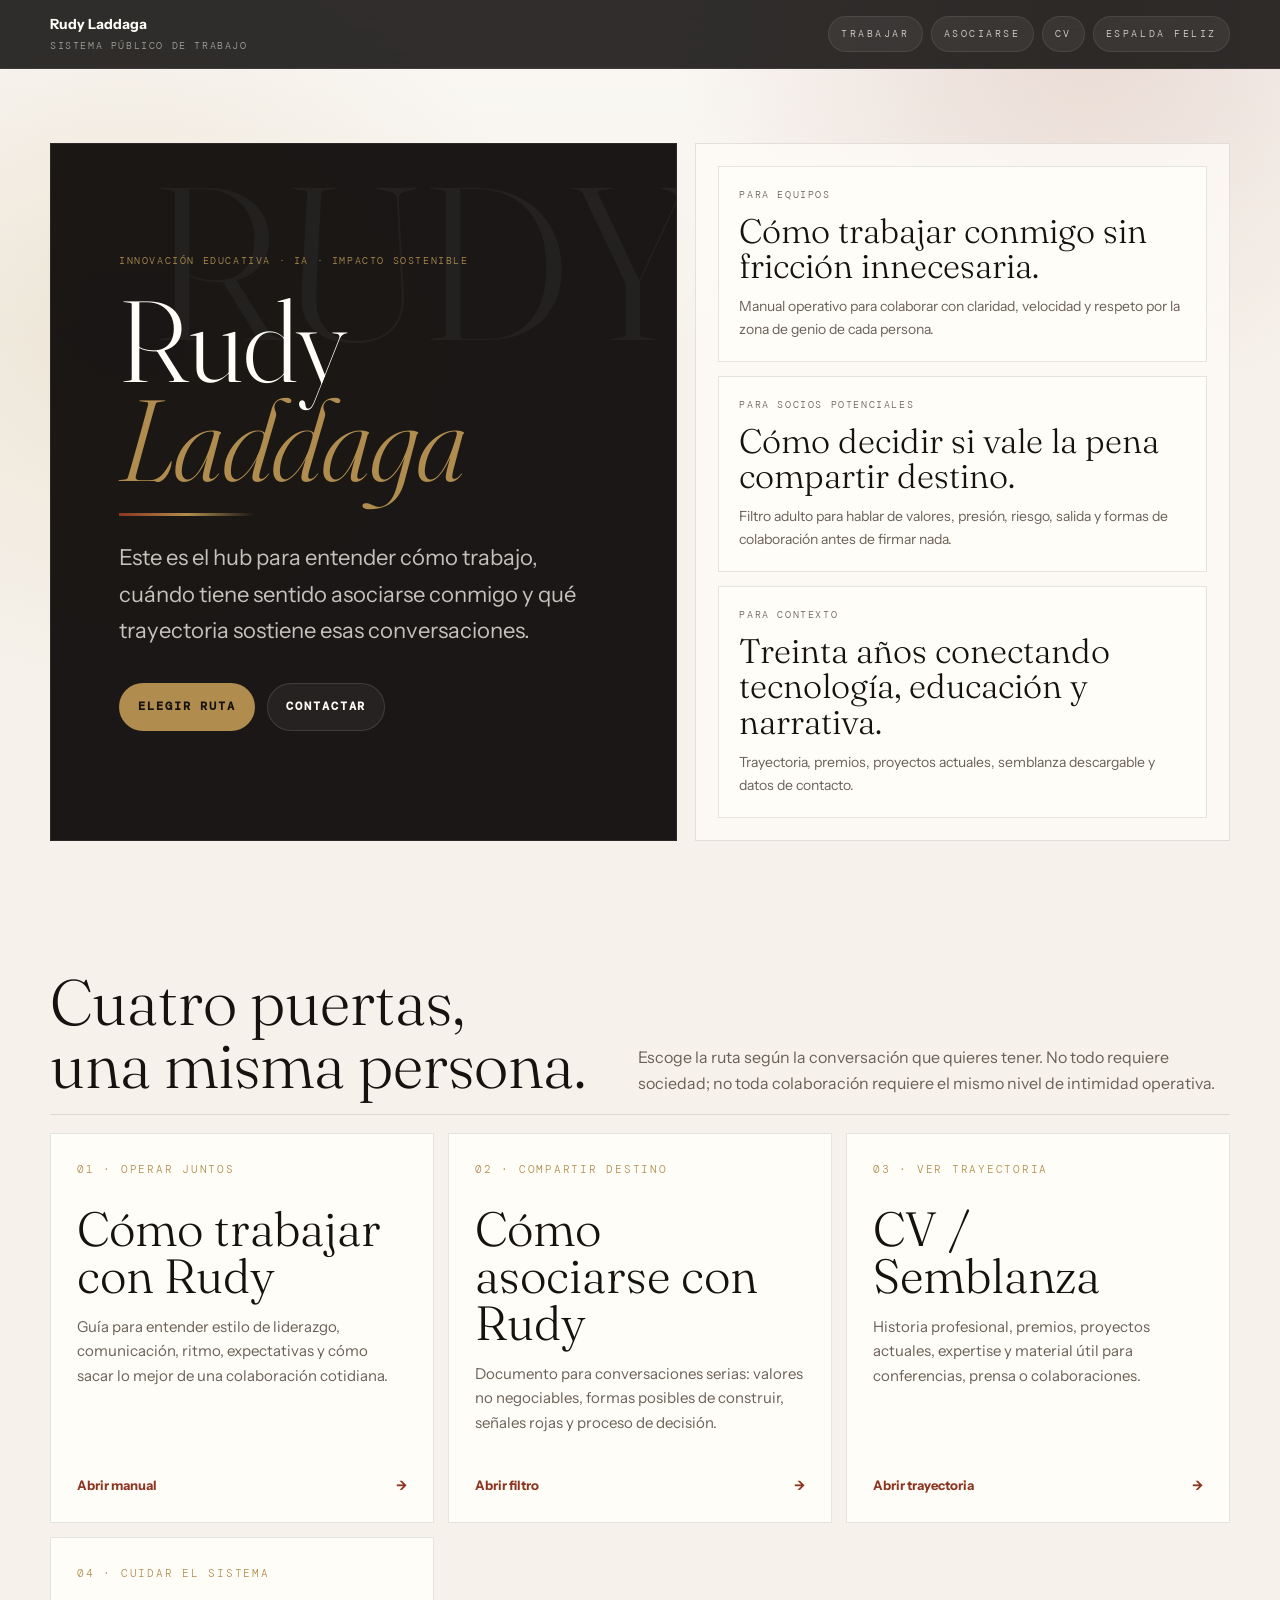
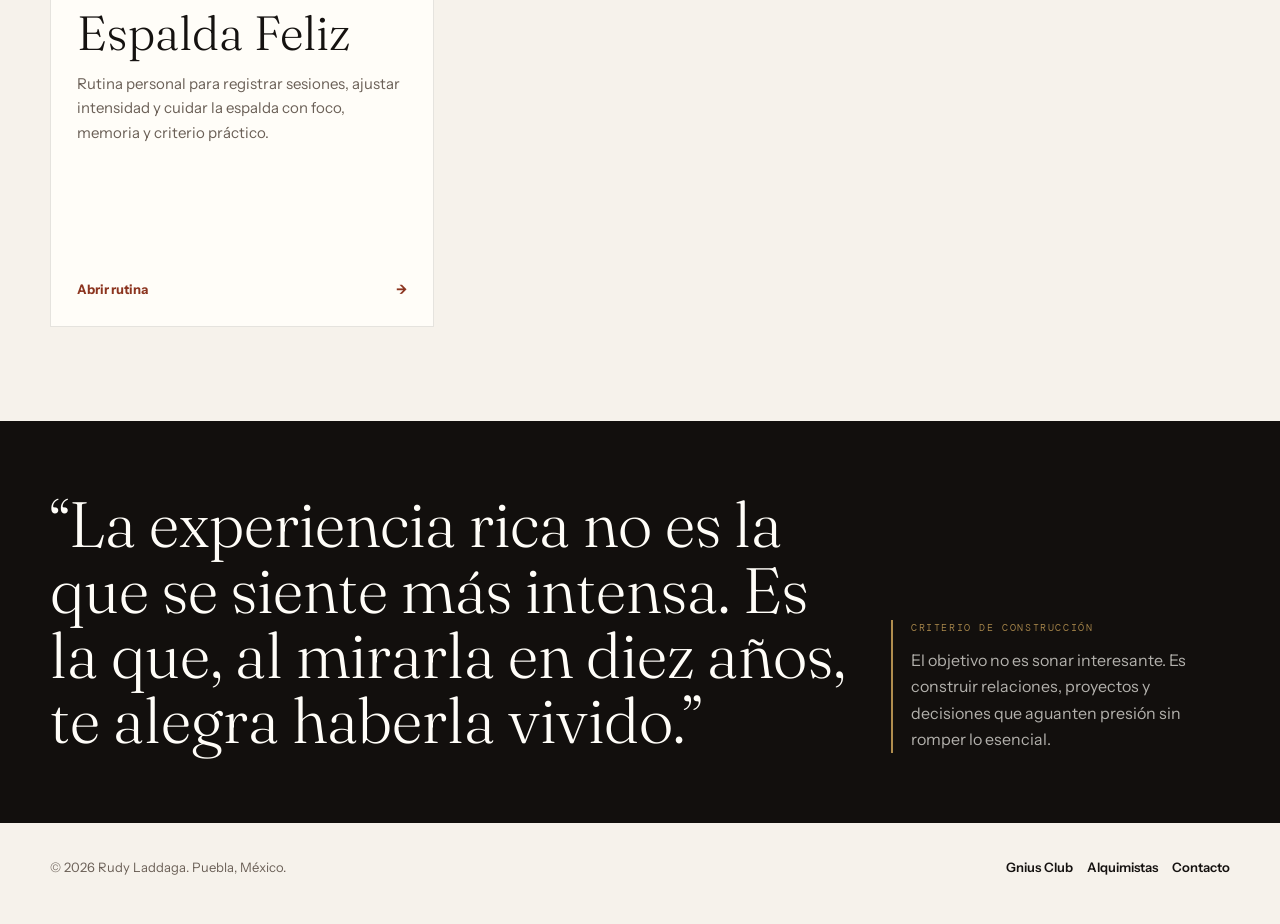
==== commit e09f8fed: "Add Espalda Feliz to laddaga hub" ====
--- a/index.html
+++ b/index.html
@@ -461,6 +461,7 @@
       <a href="trabajar/">Trabajar</a>
       <a href="asociarse/">Asociarse</a>
       <a href="cv/">CV</a>
+      <a href="espalda-feliz/">Espalda Feliz</a>
     </nav>
   </div>
 </header>
@@ -500,7 +501,7 @@
 
   <section class="section" id="rutas">
     <div class="section-head">
-      <h2>Tres puertas,<br>una misma persona.</h2>
+      <h2>Cuatro puertas,<br>una misma persona.</h2>
       <p>Escoge la ruta según la conversación que quieres tener. No todo requiere sociedad; no toda colaboración requiere el mismo nivel de intimidad operativa.</p>
     </div>
     <div class="cards">
@@ -527,6 +528,14 @@
           <p>Historia profesional, premios, proyectos actuales, expertise y material útil para conferencias, prensa o colaboraciones.</p>
         </div>
         <div class="card-foot"><span>Abrir trayectoria</span><span>→</span></div>
+      </a>
+      <a class="card" href="espalda-feliz/">
+        <div>
+          <div class="card-n mono">04 · Cuidar el sistema</div>
+          <h3>Espalda Feliz</h3>
+          <p>Rutina personal para registrar sesiones, ajustar intensidad y cuidar la espalda con foco, memoria y criterio práctico.</p>
+        </div>
+        <div class="card-foot"><span>Abrir rutina</span><span>→</span></div>
       </a>
     </div>
   </section>
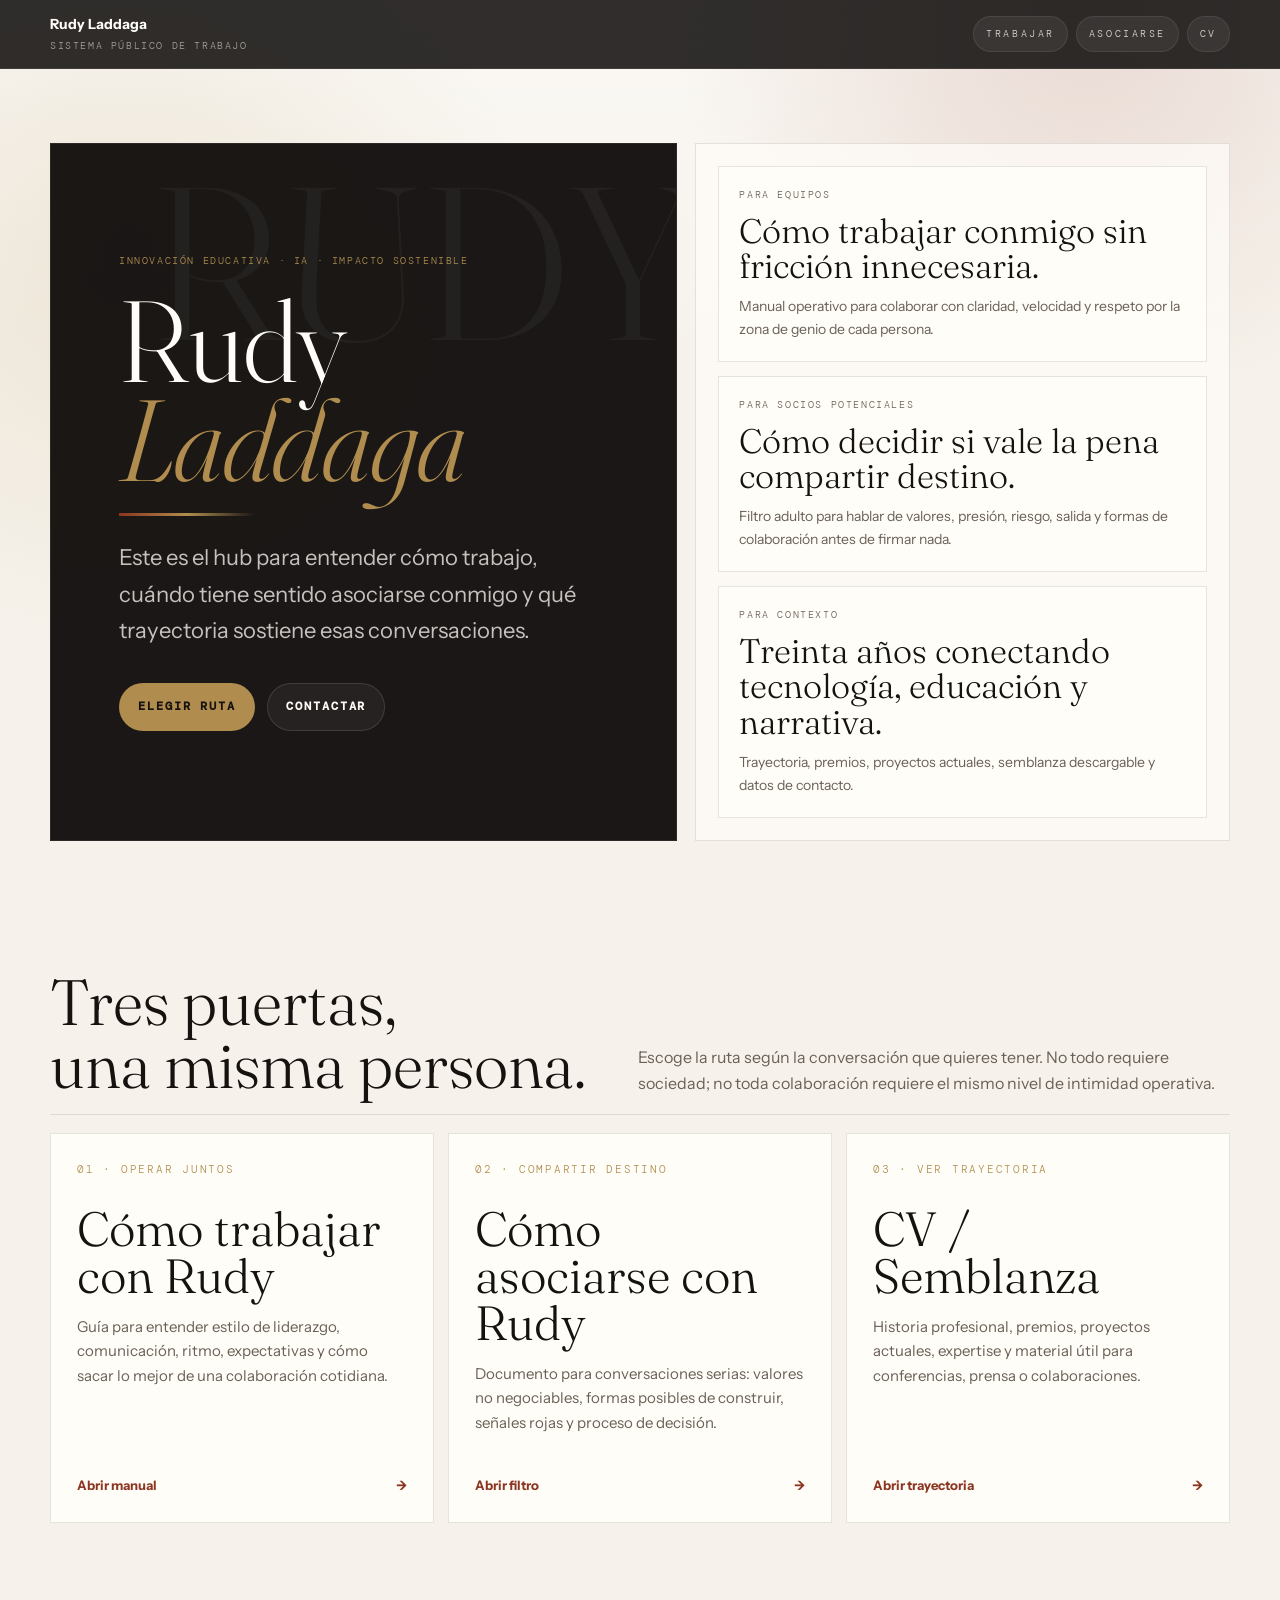
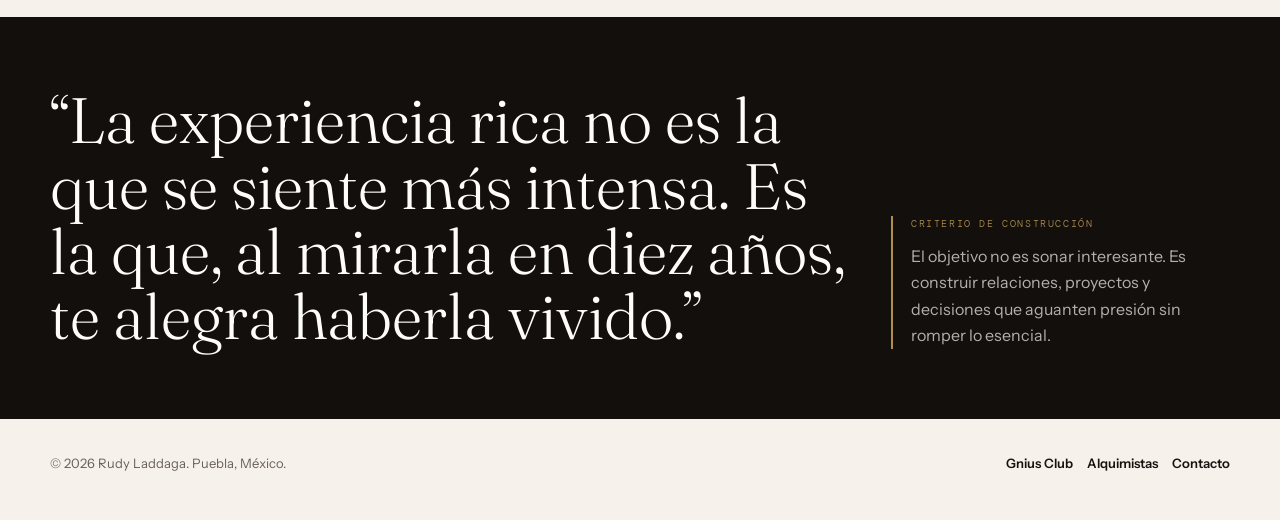
==== commit 1eb5dd75: "remove Espalda Feliz from public hub - private use only" ====
--- a/index.html
+++ b/index.html
@@ -461,7 +461,6 @@
       <a href="trabajar/">Trabajar</a>
       <a href="asociarse/">Asociarse</a>
       <a href="cv/">CV</a>
-      <a href="espalda-feliz/">Espalda Feliz</a>
     </nav>
   </div>
 </header>
@@ -501,7 +500,7 @@
 
   <section class="section" id="rutas">
     <div class="section-head">
-      <h2>Cuatro puertas,<br>una misma persona.</h2>
+      <h2>Tres puertas,<br>una misma persona.</h2>
       <p>Escoge la ruta según la conversación que quieres tener. No todo requiere sociedad; no toda colaboración requiere el mismo nivel de intimidad operativa.</p>
     </div>
     <div class="cards">
@@ -529,14 +528,7 @@
         </div>
         <div class="card-foot"><span>Abrir trayectoria</span><span>→</span></div>
       </a>
-      <a class="card" href="espalda-feliz/">
-        <div>
-          <div class="card-n mono">04 · Cuidar el sistema</div>
-          <h3>Espalda Feliz</h3>
-          <p>Rutina personal para registrar sesiones, ajustar intensidad y cuidar la espalda con foco, memoria y criterio práctico.</p>
-        </div>
-        <div class="card-foot"><span>Abrir rutina</span><span>→</span></div>
-      </a>
+
     </div>
   </section>
 
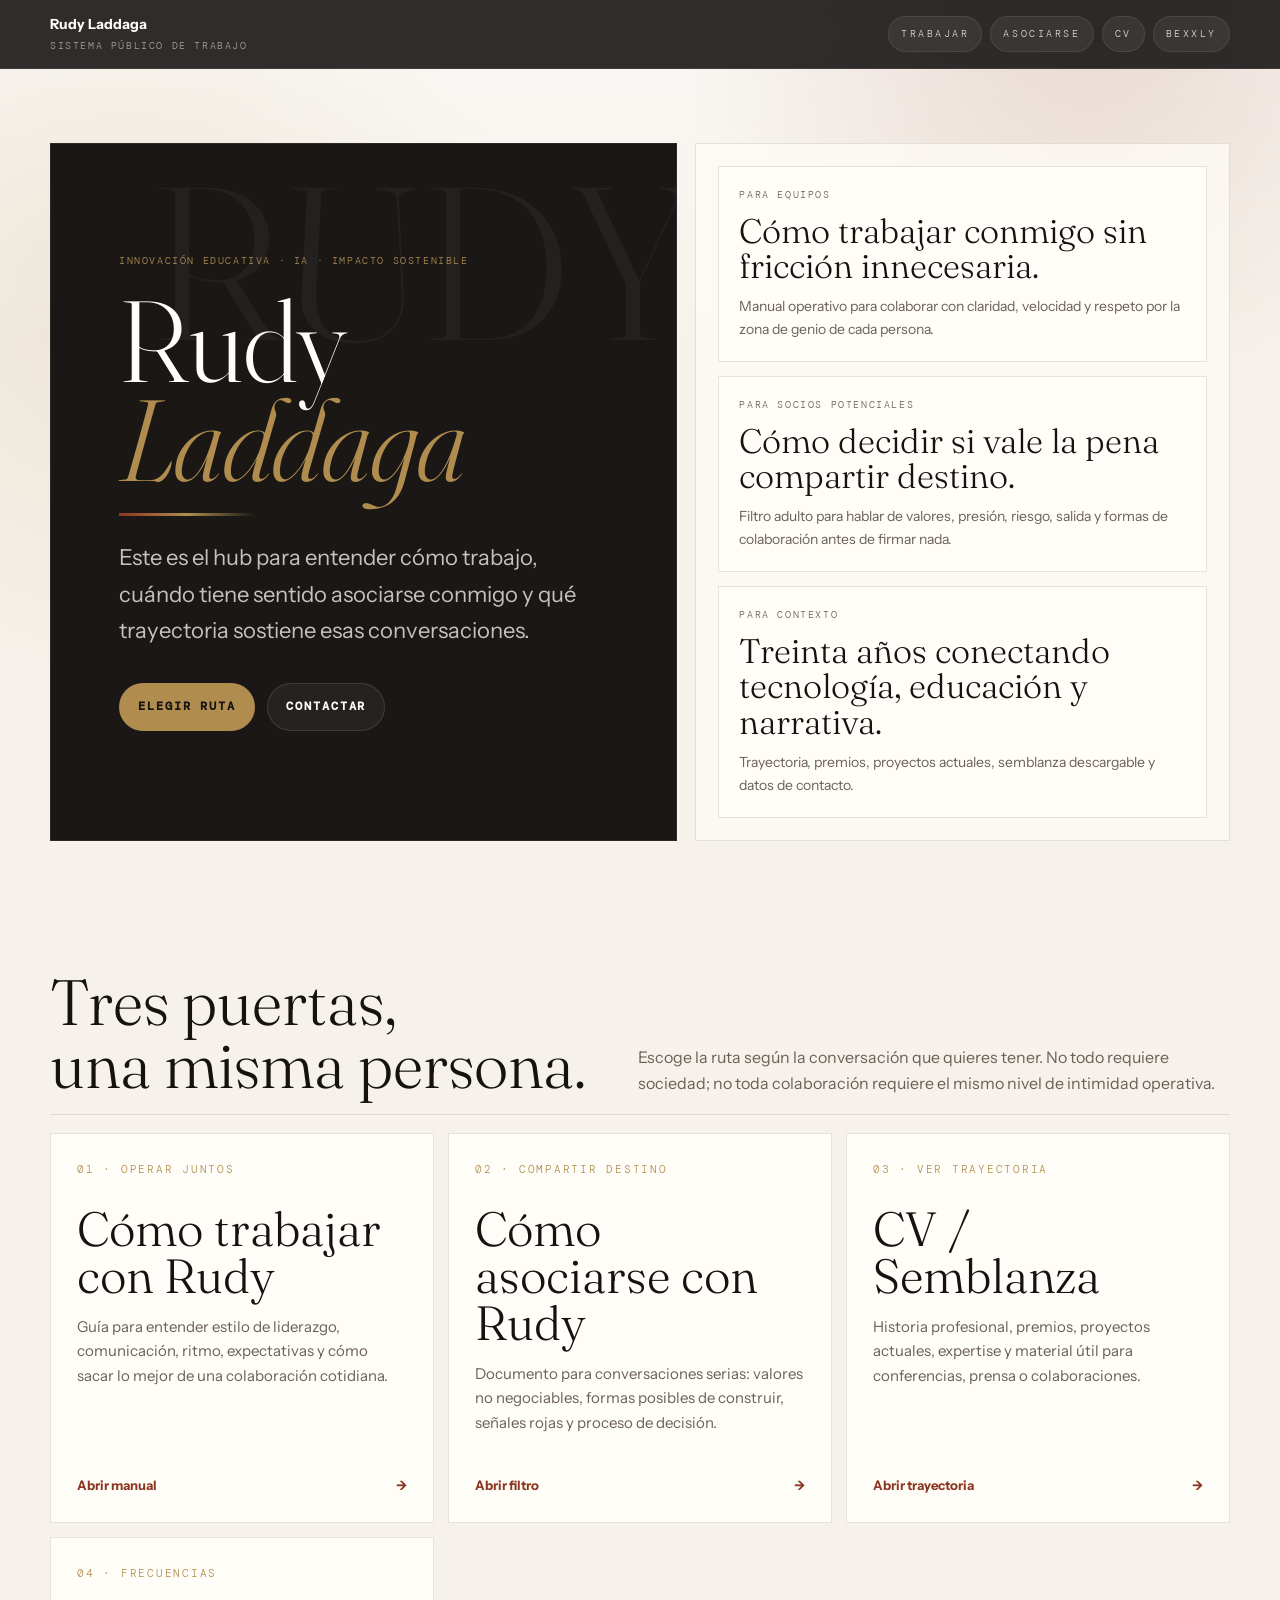
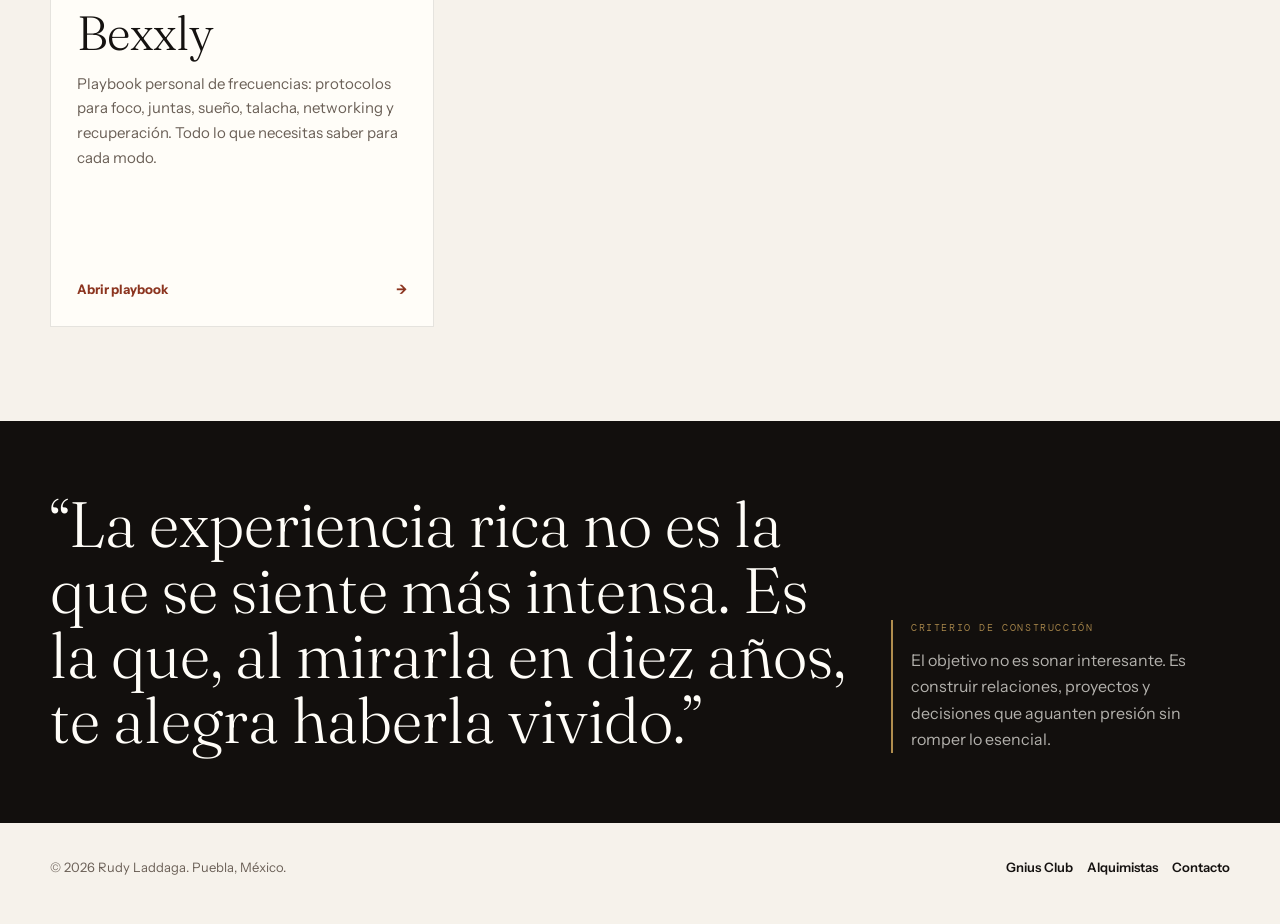
==== commit a5308ced: "Add Bexxly frequency playbook section" ====
--- a/index.html
+++ b/index.html
@@ -461,6 +461,7 @@
       <a href="trabajar/">Trabajar</a>
       <a href="asociarse/">Asociarse</a>
       <a href="cv/">CV</a>
+      <a href="bexxly/">Bexxly</a>
     </nav>
   </div>
 </header>
@@ -528,7 +529,14 @@
         </div>
         <div class="card-foot"><span>Abrir trayectoria</span><span>→</span></div>
       </a>
-
+      <a class="card" href="bexxly/">
+        <div>
+          <div class="card-n mono">04 · Frecuencias</div>
+          <h3>Bexxly</h3>
+          <p>Playbook personal de frecuencias: protocolos para foco, juntas, sueño, talacha, networking y recuperación. Todo lo que necesitas saber para cada modo.</p>
+        </div>
+        <div class="card-foot"><span>Abrir playbook</span><span>→</span></div>
+      </a>
     </div>
   </section>
 
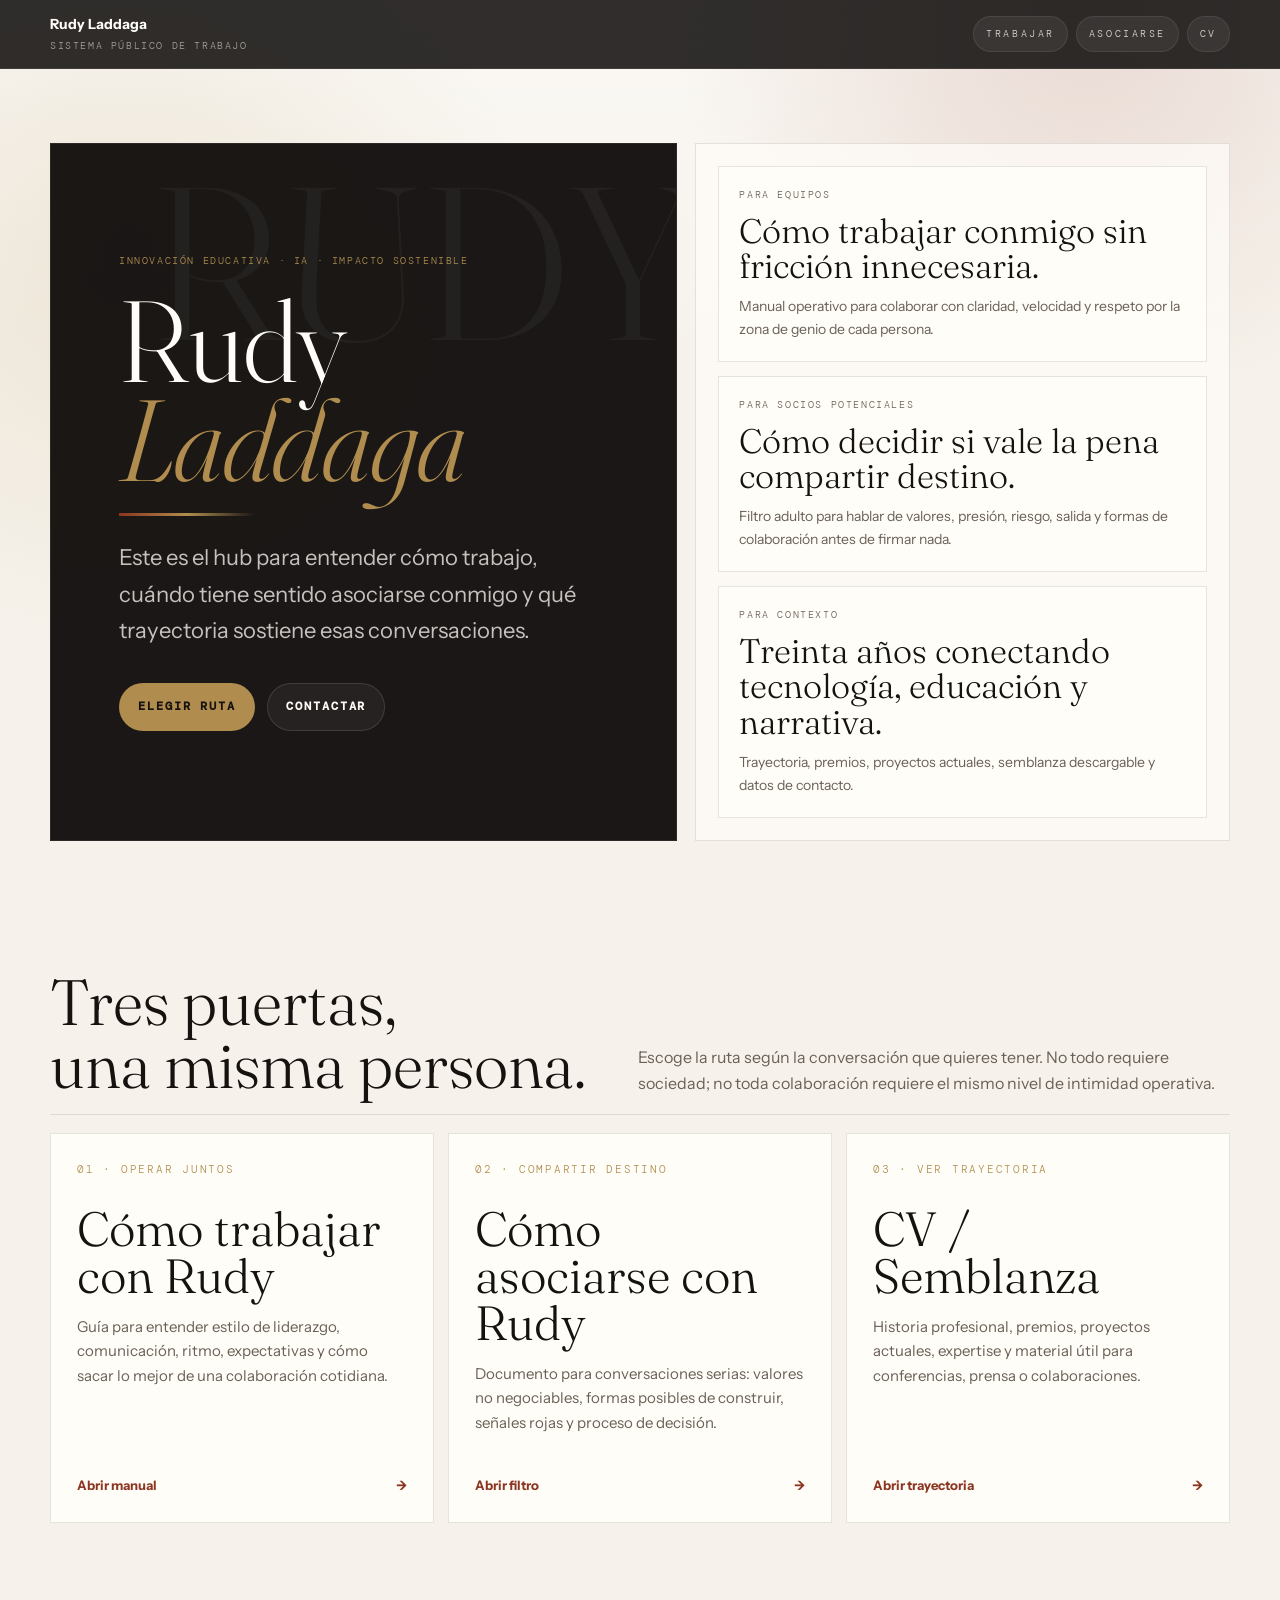
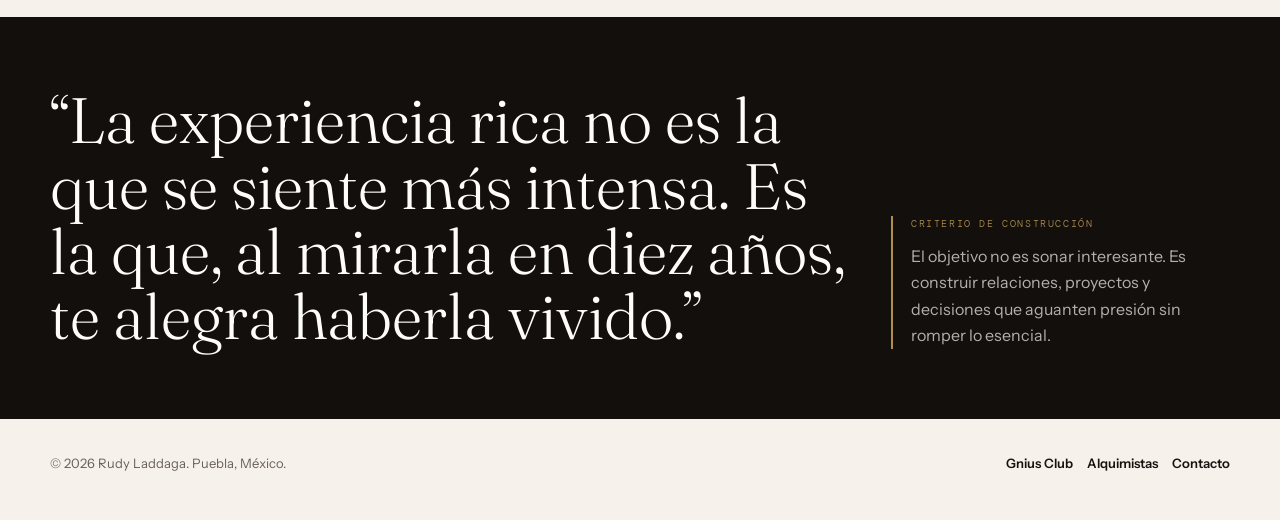
==== commit 1c736a9c: "Make Bexxly private - remove from hub nav and cards" ====
--- a/index.html
+++ b/index.html
@@ -461,7 +461,6 @@
       <a href="trabajar/">Trabajar</a>
       <a href="asociarse/">Asociarse</a>
       <a href="cv/">CV</a>
-      <a href="bexxly/">Bexxly</a>
     </nav>
   </div>
 </header>
@@ -529,14 +528,6 @@
         </div>
         <div class="card-foot"><span>Abrir trayectoria</span><span>→</span></div>
       </a>
-      <a class="card" href="bexxly/">
-        <div>
-          <div class="card-n mono">04 · Frecuencias</div>
-          <h3>Bexxly</h3>
-          <p>Playbook personal de frecuencias: protocolos para foco, juntas, sueño, talacha, networking y recuperación. Todo lo que necesitas saber para cada modo.</p>
-        </div>
-        <div class="card-foot"><span>Abrir playbook</span><span>→</span></div>
-      </a>
     </div>
   </section>
 
